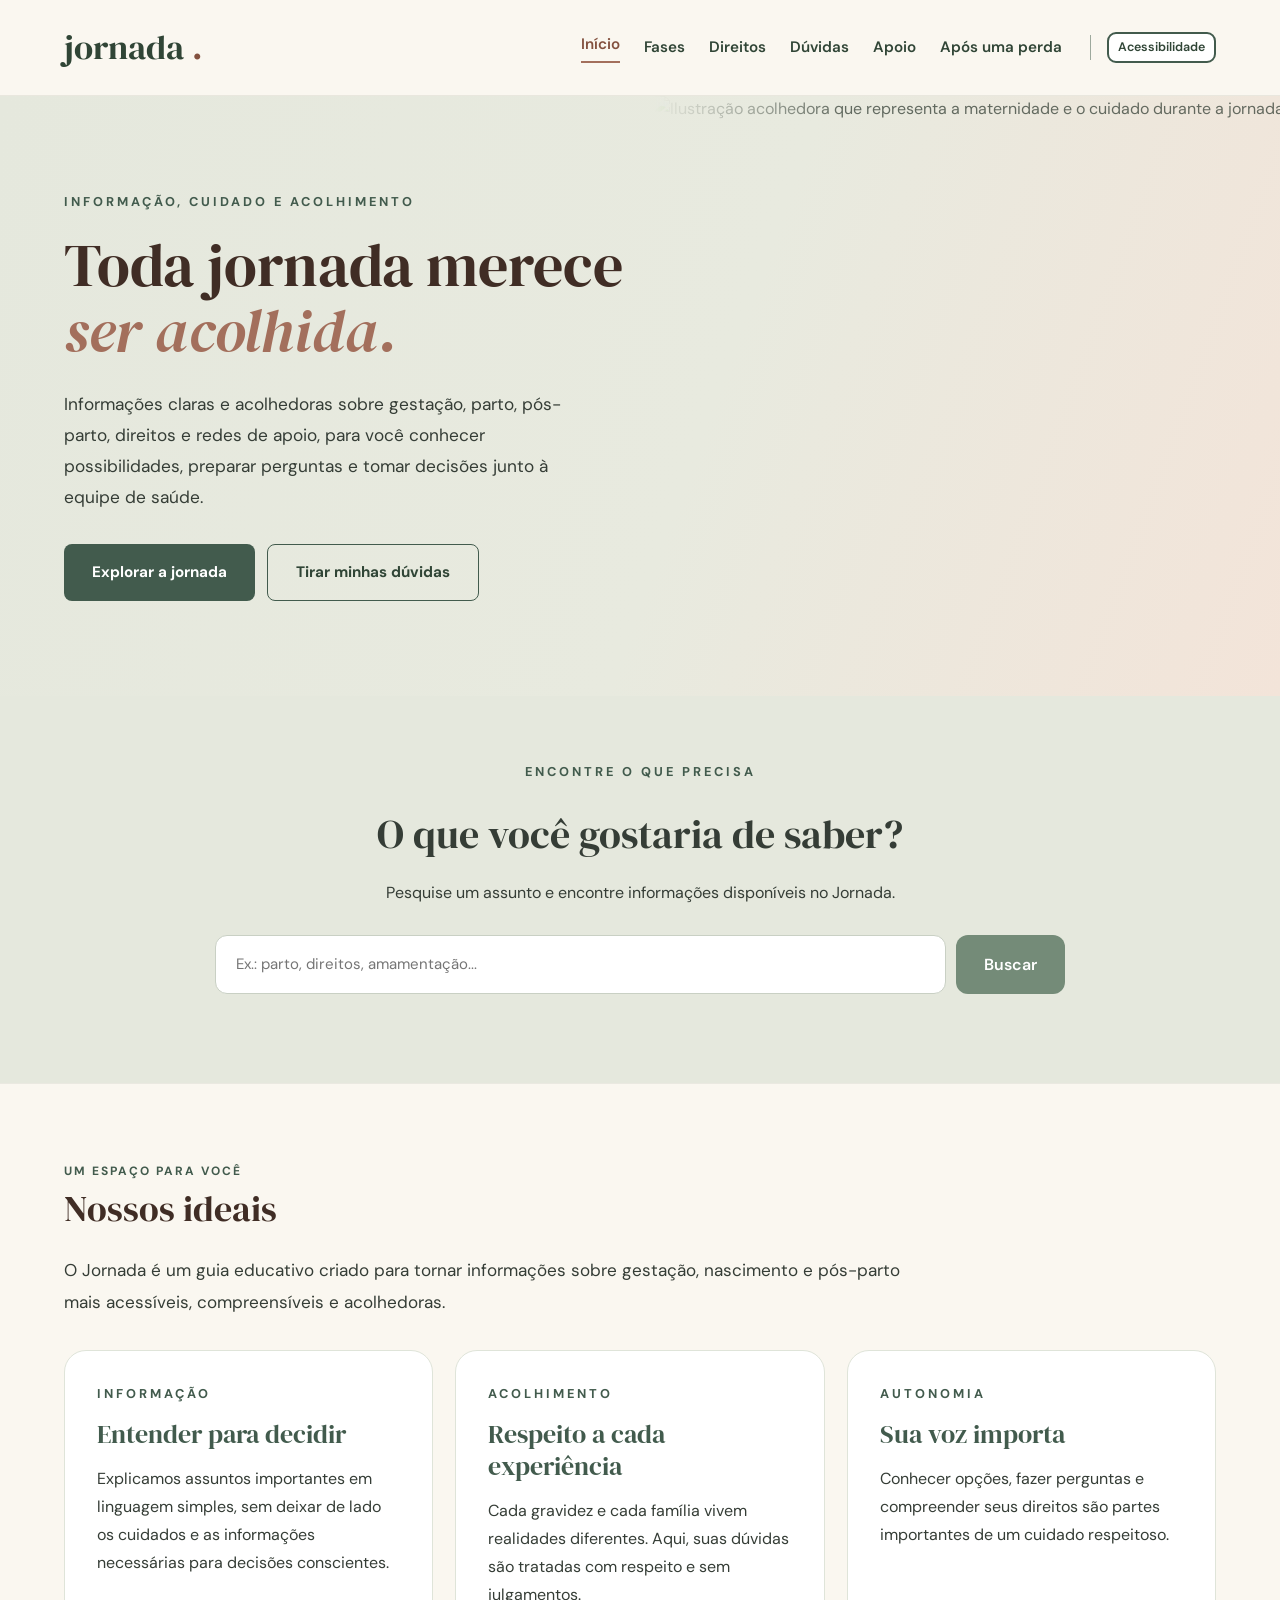
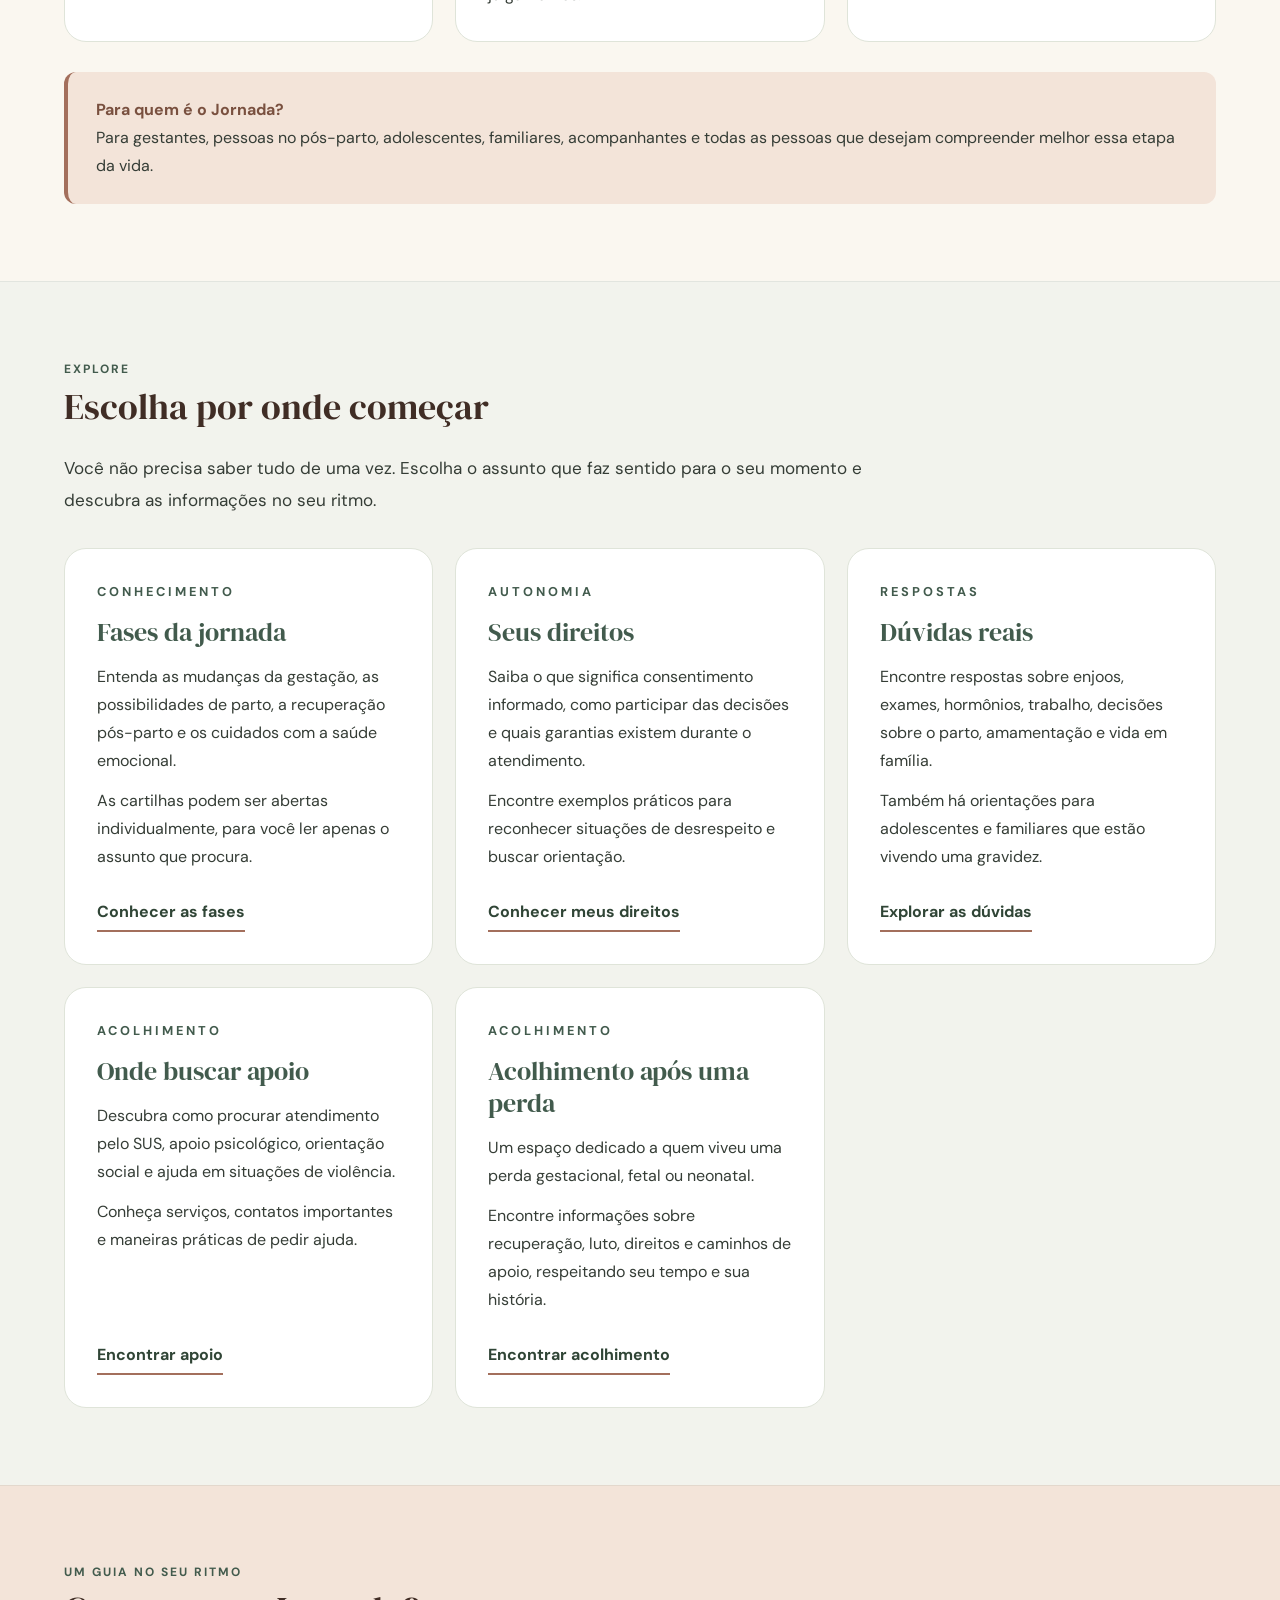
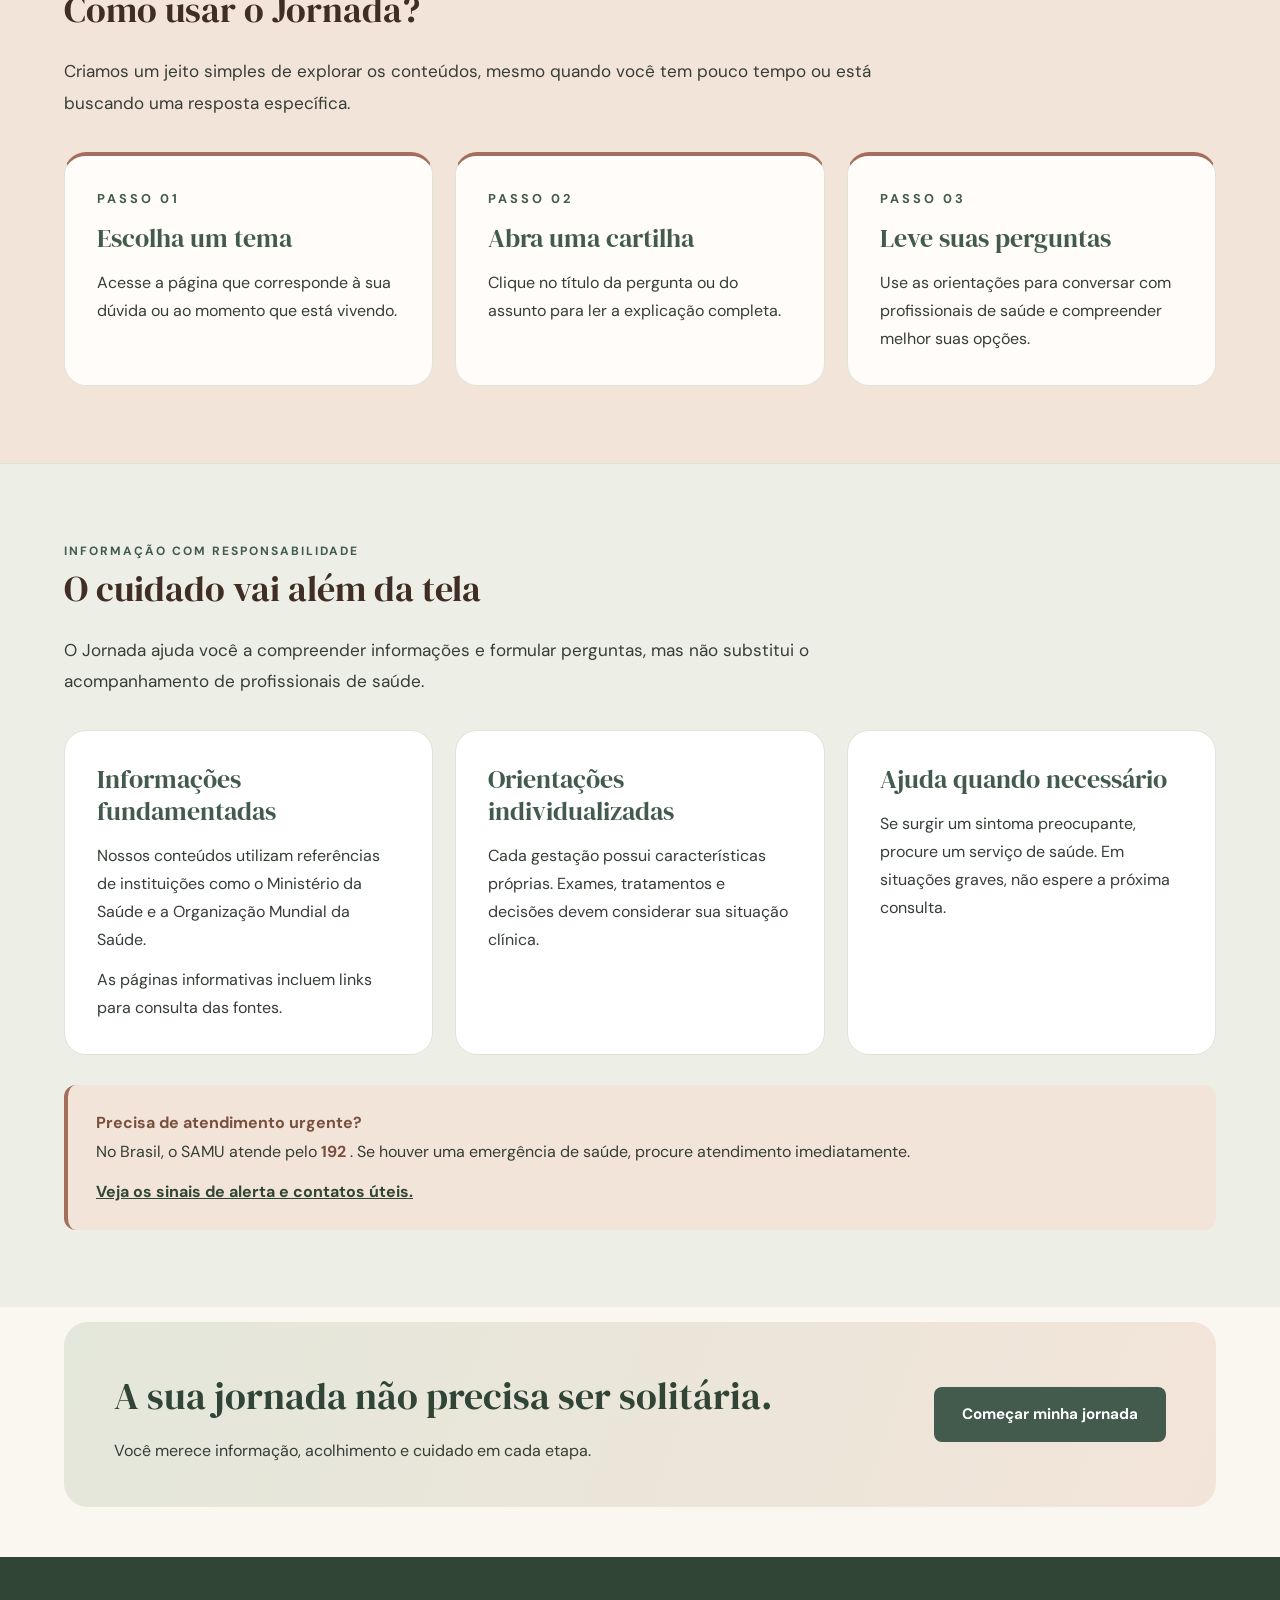
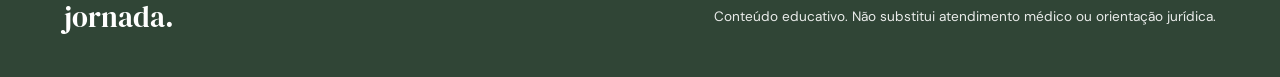
==== index.html @ 6bd65ff6 "Add files via upload" ====
<!DOCTYPE html>
<html lang="pt-BR"> 

 <head>
  <meta charset="utf-8"/>
  <meta content="width=device-width, initial-scale=1.0" name="viewport"/>
  <meta content="Jornada: um espaço acolhedor para entender a gestação, o parto, o pós-parto, conhecer seus direitos e encontrar apoio." name="description"/>
  <title>
   Jornada | Informação e acolhimento
  </title>
    <link href="css/style.css" rel="stylesheet"/>
  <script defer="" src="js/main.js">
  </script>
 </head>

 <body>
  <a class="pular-conteudo" href="#conteudo">
   Pular para o conteúdo
  </a>
  <header class="topo">
   <div class="container cabecalho">
    <a class="logo" href="index.html">
     jornada
     <span>
      .
     </span>
    </a>
    <nav aria-label="Menu principal" class="menu">
     <a aria-current="page" href="index.html">
      Início
     </a>
     <a href="fases.html">
      Fases
     </a>
     <a href="direitos.html">
      Direitos
     </a>
     <a href="duvidas.html">
      Dúvidas
     </a>
     <a href="apoio.html">
      Apoio
     </a>
     <a href="perda.html">
      Após uma perda
     </a>

    </nav>
    <button aria-controls="painel-acessibilidade" aria-expanded="false" class="botao-acessibilidade" type="button">
     Acessibilidade
    </button>
   </div>
  </header>

  <section aria-label="Preferências de acessibilidade" class="painel-acessibilidade" hidden="" id="painel-acessibilidade">
   <div class="container painel-acessibilidade-conteudo">
    <strong>
     Preferências de acessibilidade
    </strong>
    <div class="painel-acessibilidade-opcoes">
     <button data-tamanho="normal" type="button">
      Texto normal
     </button>
     <button data-tamanho="maior" type="button">
      Texto maior
     </button>
     <button data-tamanho="extra" type="button">
      Texto extra
     </button>
     <button aria-pressed="false" id="alternar-contraste" type="button">
      Alto contraste
     </button>
    </div>
   </div>
  </section>

  <main id="conteudo">
   <section class="hero">
    <div class="container hero-conteudo">
     <div class="hero-texto">
      <p class="etiqueta">
       INFORMAÇÃO, CUIDADO E ACOLHIMENTO
      </p>
      <h1>
       Toda jornada merece
       <em>
        ser acolhida.
       </em>
      </h1>
      <p class="hero-descricao">
       Informações claras e acolhedoras sobre gestação, parto,
       pós-parto, direitos e redes de apoio, para você conhecer possibilidades,
       preparar perguntas e tomar decisões junto à equipe de saúde.
      </p>
      <div class="hero-botoes">
       <a class="botao botao-primario" href="fases.html">
        Explorar a jornada
       </a>
       <a class="botao botao-secundario" href="duvidas.html">
        Tirar minhas dúvidas
       </a>
      </div>
     </div>
     <div class="hero-imagem">
      <img alt="Ilustração acolhedora que representa a maternidade e o cuidado durante a jornada." data-descricao="Ilustração em aquarela sobre cuidado e maternidade." src="assets/ilustracao-jornada.png" tabindex="0"/>
     </div>
    </div>
   </section>

   <section aria-labelledby="titulo-busca" class="secao-busca">
    <div class="container busca-conteudo">
     <p class="etiqueta">
      ENCONTRE O QUE PRECISA
     </p>
     <h2 id="titulo-busca">
      O que você gostaria de saber?
     </h2>
     <p>
      Pesquise um assunto e encontre informações disponíveis no Jornada.
     </p>
     <form class="form-busca" id="form-busca" role="search">
      <label class="sr-only" for="campo-busca">
       Pesquisar assuntos
      </label>
      <input autocomplete="off" id="campo-busca" name="busca" placeholder="Ex.: parto, direitos, amamentação..." required="" type="search"/>
      <button type="submit">
       Buscar
      </button>
     </form>
     <div aria-live="polite" class="resultados-busca" id="resultados-busca">
     </div>
    </div>
   </section>

   <section class="secao-interna" id="sobre">
    <div class="container">
     <div class="titulo-secao">
      <div>
       <p class="etiqueta">
        UM ESPAÇO PARA VOCÊ
       </p>
       <h2>
        Nossos ideais
       </h2>
      </div>
     </div>
     <p class="introducao-secao">
      O Jornada é um guia educativo criado para tornar informações sobre
      gestação, nascimento e pós-parto mais acessíveis,
      compreensíveis e acolhedoras.
     </p>
     <div class="grade-interna">
      <article class="card-interno">
       <p class="etiqueta">
        INFORMAÇÃO
       </p>
       <h3>
        Entender para decidir
       </h3>
       <p>
        Explicamos assuntos importantes em linguagem simples, sem deixar de lado os cuidados e as
        informações necessárias para decisões conscientes.
       </p>
      </article>
      <article class="card-interno">
       <p class="etiqueta">
        ACOLHIMENTO
       </p>
       <h3>
        Respeito a cada experiência
       </h3>
       <p>
        Cada gravidez e cada família vivem realidades diferentes. Aqui, suas dúvidas
        são tratadas com respeito e sem julgamentos.
       </p>
      </article>
      <article class="card-interno">
       <p class="etiqueta">
        AUTONOMIA
       </p>
       <h3>
        Sua voz importa
       </h3>
       <p>
        Conhecer opções, fazer perguntas e compreender seus direitos são partes
        importantes de um cuidado respeitoso.
       </p>
      </article>
     </div>
     <div class="nota-interna">
      <strong>
       Para quem é o Jornada?
      </strong>
      <p>
       Para gestantes, pessoas no pós-parto, adolescentes, familiares, acompanhantes e todas
       as pessoas que desejam compreender melhor essa etapa da vida.
      </p>
     </div>
    </div>
   </section>

   <section class="secao-interna secao-fundo" id="explorar">
    <div class="container">
     <div class="titulo-secao">
      <div>
       <p class="etiqueta">
        EXPLORE
       </p>
       <h2>
        Escolha por onde começar
       </h2>
      </div>
     </div>
     <p class="introducao-secao">
      Você não precisa saber tudo de uma vez. Escolha o assunto que faz sentido para o
      seu momento e descubra as informações no seu ritmo.
     </p>
     <div class="grade-interna">
      <article class="card-interno">
       <p class="etiqueta">
        CONHECIMENTO
       </p>
       <h3>
        Fases da jornada
       </h3>
       <p>
        Entenda as mudanças da gestação, as possibilidades de parto, a
        recuperação pós-parto e os cuidados com a saúde emocional.
       </p>
       <p>
        As cartilhas podem ser abertas individualmente, para você ler apenas o assunto que
        procura.
       </p>
       <a class="link-interno" href="fases.html">
        Conhecer as fases
       </a>
      </article>
      <article class="card-interno">
       <p class="etiqueta">
        AUTONOMIA
       </p>
       <h3>
        Seus direitos
       </h3>
       <p>
        Saiba o que significa consentimento informado, como participar das decisões e quais
        garantias existem durante o atendimento.
       </p>
       <p>
        Encontre exemplos práticos para reconhecer situações de desrespeito e
        buscar orientação.
       </p>
       <a class="link-interno" href="direitos.html">
        Conhecer meus direitos
       </a>
      </article>
      <article class="card-interno">
       <p class="etiqueta">
        RESPOSTAS
       </p>
       <h3>
        Dúvidas reais
       </h3>
       <p>
        Encontre respostas sobre enjoos, exames, hormônios, trabalho, decisões sobre o
        parto, amamentação e vida em família.
       </p>
       <p>
        Também há orientações para adolescentes e familiares que
        estão vivendo uma gravidez.
       </p>
       <a class="link-interno" href="duvidas.html">
        Explorar as dúvidas
       </a>
      </article>
      <article class="card-interno">
       <p class="etiqueta">
        ACOLHIMENTO
       </p>
       <h3>
        Onde buscar apoio
       </h3>
       <p>
        Descubra como procurar atendimento pelo SUS, apoio psicológico,
        orientação social e ajuda em situações de violência.
       </p>
       <p>
        Conheça serviços, contatos importantes e maneiras práticas de pedir ajuda.
       </p>
       <a class="link-interno" href="apoio.html">
        Encontrar apoio
       </a>
      </article>
      <article class="card-interno">
       <p class="etiqueta">
        ACOLHIMENTO
       </p>
       <h3>
        Acolhimento após uma perda
       </h3>
       <p>
        Um espaço dedicado a quem viveu uma perda gestacional, fetal ou neonatal.
       </p>
       <p>
        Encontre informações sobre recuperação, luto, direitos e
        caminhos de apoio, respeitando seu tempo e sua história.
       </p>
       <a class="link-interno" href="perda.html">
        Encontrar acolhimento
       </a>
      </article>
     </div>
    </div>
   </section>

   <section class="secao-interna" id="como-usar">
    <div class="container">
     <div class="titulo-secao">

      <div>
       <p class="etiqueta">
        UM GUIA NO SEU RITMO
       </p>
       <h2>
        Como usar o Jornada?
       </h2>
      </div>
     </div>
     <p class="introducao-secao">
      Criamos um jeito simples de explorar
          os conteúdos, mesmo quando você
          tem pouco tempo ou está buscando
          uma resposta específica.
     </p>
     <div class="grade-interna">
      <article class="card-interno">
       <p class="etiqueta">
        PASSO 01
       </p>
       <h3>
        Escolha um tema
       </h3>
       <p>
        Acesse a página que corresponde
              à sua dúvida ou ao momento
              que está vivendo.
       </p>
      </article>
      <article class="card-interno">
       <p class="etiqueta">
        PASSO 02
       </p>
       <h3>
        Abra uma cartilha
       </h3>
       <p>
        Clique no título da pergunta
              ou do assunto para ler
              a explicação completa.
       </p>
      </article>
      <article class="card-interno">
       <p class="etiqueta">
        PASSO 03
       </p>
       <h3>
        Leve suas perguntas
       </h3>
       <p>
        Use as orientações para conversar
              com profissionais de saúde
              e compreender melhor suas opções.
       </p>
      </article>
     </div>
    </div>
   </section>

   <section class="secao-interna secao-fundo" id="cuidados">
    <div class="container">
     <div class="titulo-secao">
      <div>
       <p class="etiqueta">
        INFORMAÇÃO COM RESPONSABILIDADE
       </p>
       <h2>
        O cuidado vai além da tela
       </h2>
      </div>
     </div>
     <p class="introducao-secao">
      O Jornada ajuda você a compreender informações e formular perguntas, mas
      não substitui o acompanhamento de profissionais de saúde.
     </p>
     <div class="grade-interna">
      <article class="card-interno">
       <h3>
        Informações fundamentadas
       </h3>
       <p>
        Nossos conteúdos utilizam referências de instituições como o
        Ministério da Saúde e a Organização Mundial da Saúde.
       </p>
       <p>
        As páginas informativas incluem links para consulta das fontes.
       </p>
      </article>
      <article class="card-interno">
       <h3>
        Orientações individualizadas
       </h3>
       <p>
        Cada gestação possui características próprias. Exames,
        tratamentos e decisões devem considerar sua situação clínica.
       </p>
      </article>
      <article class="card-interno">
       <h3>
        Ajuda quando necessário
       </h3>
       <p>
        Se surgir um sintoma preocupante, procure um serviço de saúde. Em
        situações graves, não espere a próxima consulta.
       </p>
      </article>
     </div>
     <div class="nota-interna">
      <strong>
       Precisa de atendimento urgente?
      </strong>
      <p>
       No Brasil, o SAMU atende pelo
       <strong>
        192
       </strong>
       . Se houver uma emergência de saúde, procure atendimento imediatamente.
      </p>
      <p>
       <a href="apoio.html#urgencias">
        Veja os sinais de alerta e contatos úteis.
       </a>
      </p>
     </div>
    </div>
   </section>

   <section class="faixa-acolhimento">
    <div class="container faixa-conteudo">
     <div>
      <h2>
       A sua jornada não precisa ser solitária.
      </h2>
      <p>
       Você merece informação, acolhimento e cuidado em cada etapa.
      </p>
     </div>
     <a class="botao botao-primario" href="fases.html">
      Começar minha jornada
     </a>
    </div>
   </section>
   
  </main>
  <footer class="rodape">
   <div class="container">
    <p class="rodape-logo">
     jornada.
    </p>
    <p>
     Conteúdo educativo. Não substitui atendimento médico ou
     orientação jurídica.
    </p>
   </div>
  </footer>
  <button aria-label="Voltar ao topo da página" class="voltar-topo" id="voltar-topo" title="Voltar ao topo" type="button">
   <svg aria-hidden="true" fill="none" height="22" stroke="currentColor" stroke-linecap="round" stroke-linejoin="round" stroke-width="2" viewbox="0 0 24 24" width="22">
    <path d="M12 19V5">
    </path>
    <path d="m5 12 7-7 7 7">
    </path>
   </svg>
  </button>
 </body>
</html>
---- css/style.css ----
@import url('https://fonts.googleapis.com/css2?family=DM+Sans:wght@400;500;600;700&family=DM+Serif+Display&display=swap');

:root {
  --creme: #FAF7F0;
  --verde: #425B4D;
  --verde-escuro: #304536;
  --verde-claro: #E5E8DD;
  --argila: #A36F5C;
  --argila-clara: #F3E4D9;
  --texto: #353D36;
  --branco: #FFFFFF;
}

* {
  margin: 0;
  padding: 0;
  box-sizing: border-box;
}

html {
  scroll-behavior: smooth;
}

body {
  font-family: 'DM Sans', Arial, sans-serif;
  background: var(--creme);
  color: var(--texto);
  line-height: 1.6;
}

a {
  color: inherit;
}

button,

a,

summary {
  -webkit-tap-highlight-color: transparent;
}

a:focus-visible,

button:focus-visible,

summary:focus-visible {
  outline: 3px solid var(--argila);
  outline-offset: 4px;
}

.container {
  width: 90%;
  max-width: 1320px;
  margin: 0 auto;
}

.pular-conteudo {
  position: absolute;
  top: -100px;
  left: 15px;
  z-index: 1000;
  padding: 12px 18px;
  background: var(--verde-escuro);
  color: var(--branco);
  border-radius: 8px;
}

.pular-conteudo:focus {
  top: 15px;
}

/*Cabeçalho*/
.topo {
  background: var(--creme);
  border-bottom: 1px solid #E9E7DE;
}

.cabecalho {
  display: flex;
  align-items: center;
  justify-content: space-between;
  gap: 30px;
  min-height: 95px;
}

.logo {
  font-family: 'DM Serif Display', Georgia, serif;
  font-size: 2.2rem;
  color: var(--verde-escuro);
  text-decoration: none;
  white-space: nowrap;
}

.logo span {
  color: var(--argila);
}

.menu {
  display: flex;
  align-items: center;
  flex-wrap: wrap;
  gap: 35px;
}

.menu a {
  font-size: 0.95rem;
  font-weight: 600;
  color: var(--verde-escuro);
  text-decoration: none;
  transition: color 0.2s;
}

.menu a:hover,

.menu a[aria-current="page"] {
  color: var(--argila);
}

.menu a[aria-current="page"] {
  border-bottom: 2px solid var(--argila);
  padding-bottom: 4px;
}

/*Elementos compartilhados*/
.etiqueta {
  color: var(--verde);
  font-size: 0.8rem;
  font-weight: 700;
  letter-spacing: 3px;
  text-transform: uppercase;
  margin-bottom: 18px;
}

.botao {
  display: inline-flex;
  align-items: center;
  justify-content: center;
  padding: 15px 28px;
  border-radius: 8px;
  font-size: 0.95rem;
  font-weight: 700;
  text-decoration: none;
  transition: background 0.2s, transform 0.2s;
}

.botao:hover {
  transform: translateY(-2px);
}

.botao-primario {
  background: var(--verde);
  color: var(--branco);
}

.botao-primario:hover {
  background: var(--verde-escuro);
}

/*Utilitários e botões compartilhados*/
.sr-only {
  position: absolute;
  width: 1px;
  height: 1px;
  padding: 0;
  margin: -1px;
  overflow: hidden;
  clip: rect(0, 0, 0, 0);
  white-space: nowrap;
  border: 0;
}

.botao-secundario {
  border: 1px solid var(--verde);
  background: transparent;
  color: var(--verde-escuro);
}

.botao-secundario:hover {
  background: rgba(255, 255, 255, 0.55);
}

.hero-botoes {
  display: flex;
  flex-wrap: wrap;
  gap: 12px;
  margin-top: 30px;
}

/*Página inicial:apresentação*/
.hero {
  background: linear-gradient(
    110deg,
    #E5E8DD 0%,
    #E8EADF 55%,
    #F3E4D9 100%
  );
  overflow: hidden;
}

.hero-conteudo {
  display: grid;
  grid-template-columns: 1fr 1fr;
  align-items: center;
  min-height: 520px;
  gap: 0;
}

.hero-texto {
  position: relative;
  z-index: 2;
  padding: 65px 0;
}

.hero-texto h1 {
  max-width: 680px;
  margin-bottom: 25px;
  font-family: 'DM Serif Display', Georgia, serif;
  font-size: clamp(3.1rem, 5vw, 5rem);
  font-weight: 400;
  line-height: 1.1;
  color: #402D25;
}

.hero-texto h1 em {
  color: var(--argila);
  font-weight: 400;
}

.hero-descricao {
  max-width: 540px;
  margin-bottom: 30px;
  font-size: 1.08rem;
  line-height: 1.8;
}

.hero-imagem {
  position: relative;
  align-self: stretch;
  min-height: 590px;
  margin-right: calc((1120px - 100vw) / 2);
}

.hero-imagem img {
  position: absolute;
  top: 0;
  right: 0;
  width: auto;
  height: 100%;
  max-width: none;
  max-height: none;
  object-fit: contain;
  transform: none;
  -webkit-mask-image: linear-gradient(
    to right,
    transparent 0%,
    black 30%,
    black 100%
  );
  mask-image: linear-gradient(
    to right,
    transparent 0%,
    black 30%,
    black 100%
  );
}

@media (max-width: 1320px) {
  .hero-imagem {
    margin-right: -5.56vw;
  }
}

/*Página inicial: caminhos*/
.secao-caminhos {
  padding: 80px 0;
}

.grade-inicial {
  display: grid;
  grid-template-columns: repeat(4, minmax(0, 1fr));
  gap: 22px;
}

.card-inicial {
  display: flex;
  flex-direction: column;
  min-height: 260px;
  padding: 30px;
  border-radius: 22px;
  text-decoration: none;
  transition: transform 0.2s, box-shadow 0.2s;
}

.card-inicial:hover {
  transform: translateY(-5px);
  box-shadow: 0 12px 25px rgba(48, 69, 54, 0.1);
}

.card-verde {
  background: var(--verde-claro);
}

.card-argila {
  background: var(--argila-clara);
}

.card-icone {
  display: inline-flex;
  align-items: center;
  justify-content: center;
  width: 48px;
  height: 48px;
  margin-bottom: 30px;
  border-radius: 14px;
  background: rgba(255, 255, 255, 0.55);
  color: var(--verde-escuro);
  font-size: 1.5rem;
}

.card-conteudo h2,

.card-conteudo h3 {
  margin-bottom: 12px;
  font-family: 'DM Serif Display', Georgia, serif;
  font-size: 1.65rem;
  font-weight: 400;
  color: var(--verde-escuro);
}

.card-conteudo p {
  font-size: 0.95rem;
  line-height: 1.7;
}

/*Apresentação das páginas internas*/
.pagina-apresentacao {
  padding: 80px 0;
  background: linear-gradient(
    115deg,
    var(--verde-claro),
    #F5EAE0
  );
}

.pagina-apresentacao h1 {
  max-width: 900px;
  margin-bottom: 24px;
  font-family: 'DM Serif Display', Georgia, serif;
  font-size: clamp(2.8rem, 5vw, 4.6rem);
  font-weight: 400;
  line-height: 1.15;
  color: #402D25;
}

.pagina-apresentacao h1 em {
  color: var(--argila);
  font-weight: 400;
}

.pagina-apresentacao p:last-child {
  max-width: 750px;
  font-size: 1.08rem;
  line-height: 1.8;
}

/*Seções das páginas internas*/
.secao-interna {
  padding: 70px 0;
  scroll-margin-top: 25px;
}

.secao-fundo {
  background: #F0F1E8;
}

.titulo-secao {
  display: flex;
  align-items: center;
  gap: 22px;
  margin-bottom: 25px;
}

.numero-secao {
  display: flex;
  align-items: center;
  justify-content: center;
  flex-shrink: 0;
  width: 68px;
  height: 68px;
  border-radius: 50%;
  background: var(--verde-claro);
  color: var(--verde);
  font-family: 'DM Serif Display', Georgia, serif;
  font-size: 1.8rem;
}

.titulo-secao .etiqueta {
  margin-bottom: 5px;
  font-size: 0.75rem;
  letter-spacing: 2px;
}

.titulo-secao h2 {
  font-family: 'DM Serif Display', Georgia, serif;
  font-size: clamp(2rem, 3.5vw, 3rem);
  font-weight: 400;
  line-height: 1.2;
  color: #402D25;
}

.introducao-secao {
  max-width: 850px;
  margin-bottom: 32px;
  font-size: 1.07rem;
  line-height: 1.85;
}

.grade-interna {
  display: grid;
  grid-template-columns: repeat(3, 1fr);
  gap: 22px;
}

.card-interno {
  padding: 32px;
  border: 1px solid #DFE4D9;
  border-radius: 22px;
  background: var(--branco);
}

.card-interno h3 {
  margin-bottom: 15px;
  font-family: 'DM Serif Display', Georgia, serif;
  font-size: 1.6rem;
  font-weight: 400;
  line-height: 1.25;
  color: var(--verde);
}

.card-interno p {
  margin-bottom: 12px;
  line-height: 1.75;
}

.card-interno p:last-child {
  margin-bottom: 0;
}

.card-interno strong {
  color: var(--verde-escuro);
}

.nota-interna {
  margin-top: 30px;
  padding: 24px 28px;
  border-left: 4px solid var(--argila);
  border-radius: 12px;
  background: var(--argila-clara);
  line-height: 1.8;
}

.nota-interna strong {
  color: #79503F;
}

.nota-interna a {
  color: var(--verde-escuro);
  font-weight: 700;
}

.link-interno {
  display: inline-flex;
  align-items: center;
  gap: 12px;
  width: fit-content;
  margin-top: 25px;
  padding-bottom: 5px;
  border-bottom: 2px solid var(--argila);
  color: var(--verde-escuro);
  font-weight: 700;
  text-decoration: none;
}

.link-interno:hover {
  color: var(--argila);
}

.card-interno .link-interno {
  margin-top: 12px;
}

/*Navegação da página Fases*/
.navegacao-fases {
  display: flex;
  flex-wrap: wrap;
  gap: 14px;
}

.navegacao-fases a {
  padding: 12px 22px;
  border: 1px solid #C7D0C4;
  border-radius: 30px;
  background: var(--branco);
  color: var(--verde-escuro);
  font-weight: 600;
  text-decoration: none;
  transition: background 0.2s, color 0.2s;
}

.navegacao-fases a:hover {
  background: var(--verde);
  color: var(--branco);
}

/*Perguntas frequentes*/
.lista-duvidas {
  display: grid;
  gap: 16px;
  max-width: 1000px;
}

.duvida {
  border: 1px solid #DFE4D9;
  border-radius: 18px;
  background: var(--branco);
  overflow: hidden;
}

.duvida summary {
  position: relative;
  padding: 24px 65px 24px 28px;
  color: var(--verde-escuro);
  font-size: 1.05rem;
  font-weight: 700;
  cursor: pointer;
  list-style: none;
}

.duvida summary::-webkit-details-marker {
  display: none;
}

.duvida summary::after {
  content: "+";
  position: absolute;
  top: 50%;
  right: 28px;
  transform: translateY(-50%);
  color: var(--argila);
  font-size: 1.7rem;
  font-weight: 400;
}

.duvida[open] summary::after {
  content: "−";
}

.duvida[open] summary {
  border-bottom: 1px solid #E9E7DE;
}

.duvida-resposta {
  padding: 22px 28px 28px;
  line-height: 1.8;
}

.duvida-resposta p + p {
  margin-top: 15px;
}

.duvida-resposta a {
  color: var(--verde-escuro);
  font-weight: 700;
}

/*Faixa de acolhimento*/
.faixa-acolhimento {
  padding: 15px 0 50px;
}

.faixa-conteudo {
  display: flex;
  align-items: center;
  justify-content: space-between;
  gap: 30px;
  padding: 42px 50px;
  border-radius: 24px;
  background: linear-gradient(
    110deg,
    #E3E7DA,
    #F3E4D9
  );
}

.faixa-conteudo h2 {
  margin-bottom: 10px;
  font-family: 'DM Serif Display', Georgia, serif;
  font-size: clamp(1.7rem, 3vw, 2.5rem);
  font-weight: 400;
  color: var(--verde-escuro);
}

.faixa-conteudo p {
  max-width: 650px;
  line-height: 1.75;
}

.faixa-conteudo .botao {
  flex-shrink: 0;
}

/*Rodapé*/
.rodape {
  padding: 35px 0;
  background: var(--verde-escuro);
  color: var(--branco);
}

.rodape .container {
  display: flex;
  align-items: center;
  justify-content: space-between;
  gap: 30px;
}

.rodape-logo {
  font-family: 'DM Serif Display', Georgia, serif;
  font-size: 1.8rem;
}

.rodape p:last-child {
  font-size: 0.85rem;
  opacity: 0.9;
}

/*Responsividade*/
@media (max-width: 1050px) {
  .hero-conteudo {
    grid-template-columns: 1fr 1fr;
  }
  .hero-texto h1 {
    font-size: clamp(2.8rem, 5vw, 4rem);
  }
  .grade-inicial {
    grid-template-columns: repeat(2, minmax(0, 1fr));
  }
  .grade-interna {
    grid-template-columns: repeat(2, minmax(0, 1fr));
  }
  .menu {
    gap: 20px;
  }
}

@media (max-width: 700px) {
  .cabecalho {
    flex-direction: column;
    justify-content: center;
    gap: 12px;
    padding: 20px 0;
  }
  .menu {
    justify-content: center;
    gap: 14px 20px;
  }
  .menu a {
    font-size: 0.9rem;
  }
  .hero-conteudo {
    grid-template-columns: 1fr;
    gap: 0;
  }
  .hero-texto {
    padding: 55px 0 25px;
  }
  .hero-texto h1 {
    font-size: clamp(2.8rem, 9vw, 4rem);
  }
  .hero-imagem {
    height: 340px;
  }
  .hero-imagem img {
    max-width: 420px;
  }
  .secao-caminhos {
    padding: 55px 0;
  }
  .grade-inicial,
  .grade-interna {
    grid-template-columns: 1fr;
  }
  .card-inicial {
    min-height: 220px;
  }
  .pagina-apresentacao {
    padding: 55px 0;
  }
  .secao-interna {
    padding: 50px 0;
  }
  .titulo-secao {
    align-items: flex-start;
    gap: 15px;
  }
  .numero-secao {
    width: 52px;
    height: 52px;
    font-size: 1.35rem;
  }
  .card-interno {
    padding: 25px;
  }
  .navegacao-fases {
    gap: 10px;
  }
  .navegacao-fases a {
    padding: 10px 15px;
    font-size: 0.9rem;
  }
  .duvida summary {
    padding: 20px 55px 20px 20px;
  }
  .duvida summary::after {
    right: 20px;
  }
  .duvida-resposta {
    padding: 20px;
  }
  .nota-interna {
    padding: 20px;
  }
  .faixa-conteudo {
    flex-direction: column;
    align-items: flex-start;
    padding: 32px 25px;
  }
  .rodape .container {
    flex-direction: column;
    align-items: flex-start;
    gap: 10px;
  }
}

@media (prefers-reduced-motion: reduce) {
  html {
    scroll-behavior: auto;
  }
  .botao,
  .card-inicial,
  .menu a,
  .navegacao-fases a {
    transition: none;
  }
}

/*Cartilhas interativas do Jornada*/
.cartilhas-grade {
  display: grid;
  grid-template-columns: repeat(2, minmax(0, 1fr));
  gap: 20px;
  margin: 28px 0;
  align-items: start;
}

.cartilha {
  background: #fffdf9;
  border: 1px solid #dce2d7;
  border-radius: 18px;
  overflow: hidden;
  box-shadow: 0 4px 18px rgba(54, 69, 52, 0.04);
}

.cartilha[open] {
  border-color: #aabca7;
}

.cartilha-titulo {
  display: flex;
  align-items: center;
  justify-content: space-between;
  gap: 16px;
  padding: 24px;
  cursor: pointer;
  list-style: none;
}

.cartilha-titulo::-webkit-details-marker {
  display: none;
}

.cartilha-titulo strong {
  display: block;
  color: #3f5744;
  font-size: 1.1rem;
  line-height: 1.4;
  margin-bottom: 7px;
}

.cartilha-titulo small {
  display: block;
  color: #6c786d;
  font-size: 0.9rem;
  line-height: 1.6;
}

.cartilha-icone {
  display: grid;
  place-items: center;
  flex-shrink: 0;
  width: 34px;
  height: 34px;
  border-radius: 50%;
  background: #e8ede5;
  color: #536c55;
  font-size: 1.5rem;
  transition: transform 0.2s ease;
}

.cartilha[open] .cartilha-icone {
  transform: rotate(45deg);
}

.cartilha-conteudo {
  border-top: 1px solid #edf0e9;
  padding: 8px 24px 26px;
  line-height: 1.8;
  color: #49544a;
}

.cartilha-conteudo h3,
.cartilha-conteudo h4 {
  margin: 22px 0 8px;
  color: #4e6952;
  font-size: 1rem;
}

.cartilha-conteudo p,

.cartilha-conteudo ul {
  margin: 0 0 14px;
}

.cartilha-conteudo ul {
  padding-left: 22px;
}

.cartilha-conteudo li {
  margin-bottom: 8px;
}

.cartilha-conteudo a,

.fontes-jornada a {
  color: #506c55;
  text-decoration: underline;
  text-underline-offset: 3px;
}

.cartilha-alerta {
  background: #f8ece6;
  border-left: 4px solid #c9917b;
  padding: 14px 16px;
  border-radius: 8px;
  margin: 18px 0;
}

.cartilha-perguntas {
  background: #edf1e9;
  padding: 16px;
  border-radius: 12px;
  margin: 18px 0;
}

.cartilha-fonte {
  margin-top: 22px;
  padding-top: 14px;
  border-top: 1px solid #e4e9df;
  font-size: 0.85rem;
  color: #68746a;
}

.fontes-jornada {
  background: #f4f5ee;
  border-radius: 20px;
  padding: 28px;
  margin-top: 30px;
}

.fontes-jornada li {
  margin-bottom: 12px;
}

.cartilha-titulo:focus-visible {
  outline: 3px solid #6b8a6c;
  outline-offset: -4px;
}

@media (max-width: 760px) {
  .cartilhas-grade {
    grid-template-columns: 1fr;
  }
  .cartilha-titulo {
    padding: 20px;
  }
  .cartilha-conteudo {
    padding: 8px 20px 22px;
  }
}

/*Botão voltar ao topo*/
.voltar-topo {
  position: fixed;
  right: 24px;
  bottom: 24px;
  width: 48px;
  height: 48px;
  border: none;
  border-radius: 50%;
  background: #748B78;
  color: #FFFFFF;
  display: flex;
  align-items: center;
  justify-content: center;
  cursor: pointer;
  z-index: 1000;
  box-shadow: 0 4px 14px rgba(0, 0, 0, 0.14);
  opacity: 0;
  visibility: hidden;
  transform: translateY(12px);
  transition:
    opacity 0.25s ease,
    visibility 0.25s ease,
    transform 0.25s ease,
    background 0.25s ease;
}

.voltar-topo.visivel {
  opacity: 1;
  visibility: visible;
  transform: translateY(0);
}

.voltar-topo:hover {
  background: #536D59;
}

.voltar-topo:focus-visible {
  outline: 3px solid #D89A80;
  outline-offset: 4px;
}

@media (max-width: 768px) {
  .voltar-topo {
    right: 16px;
    bottom: 16px;
    width: 44px;
    height: 44px;
  }
}

@media (prefers-reduced-motion: reduce) {
  .voltar-topo {
    transition: none;
  }
}

/*Pesquisa do Jornada*/
.secao-busca {
  padding: 65px 0;
  background: #F8F6F1;
}

.busca-conteudo {
  max-width: 850px;
  text-align: center;
}

.busca-conteudo h2 {
  font-family: "DM Serif Display", serif;
  font-size: clamp(28px, 4vw, 40px);
  font-weight: 400;
  margin: 12px 0;
}

.busca-conteudo > p:not(.etiqueta) {
  margin-bottom: 28px;
}

.form-busca {
  display: flex;
  gap: 10px;
  width: 100%;
}

.form-busca input {
  flex: 1;
  min-width: 0;
  padding: 16px 20px;
  border: 1px solid #C9D0C4;
  border-radius: 12px;
  background: #FFFFFF;
  font: inherit;
  font-size: 15px;
}

.form-busca input:focus-visible {
  outline: 3px solid #748B78;
  outline-offset: 2px;
}

.form-busca button {
  padding: 15px 28px;
  border: none;
  border-radius: 12px;
  background: #748B78;
  color: #FFFFFF;
  font: inherit;
  font-weight: 600;
  cursor: pointer;
}

.form-busca button:hover {
  background: #536D59;
}

.resultados-busca {
  margin-top: 24px;
  text-align: left;
}

.resultados-busca:empty {
  display: none;
}

.resultado-item {
  display: block;
  padding: 16px 20px;
  margin-bottom: 10px;
  border: 1px solid #E1E4DC;
  border-radius: 12px;
  background: #FFFFFF;
  color: inherit;
  text-decoration: none;
}

.resultado-item:hover {
  border-color: #748B78;
}

.resultado-item strong {
  display: block;
  margin-bottom: 5px;
}

.resultado-item span {
  font-size: 13px;
  color: #536D59;
}

@media (max-width: 600px) {
  .secao-busca {
    padding: 45px 0;
  }
  .form-busca {
    flex-direction: column;
  }
  .form-busca button {
    width: 100%;
  }
}

/*Ajustes integrados de consistência*/
.pagina-apresentacao p:not(.etiqueta) {
  max-width: 750px;
  margin-bottom: 14px;
  font-size: 1.08rem;
  line-height: 1.8;
}

.card-interno {
  display: flex;
  flex-direction: column;
  min-width: 0;
}

.card-interno .link-interno {
  margin-top: auto;
  align-self: flex-start;
  padding-top: 16px;
}

.navegacao-fases {
  margin-bottom: 20px;
}

.cartilha, .duvida {
  min-width: 0;
}

.cartilha-conteudo, .duvida-resposta {
  overflow-wrap: anywhere;
}

.cartilha-conteudo p + p,
.nota-interna p + p {
  margin-top: 12px;
}

.fontes-jornada ul {
  padding-left: 22px;
}

.rodape nav {
  display: flex;
  flex-wrap: wrap;
  gap: 12px 18px;
}

.rodape nav a {
  font-size: 0.9rem;
  text-decoration: none;
}

.rodape nav a:hover {
  text-decoration: underline;
}

@media (max-width: 768px) {
  .topo .container {
    flex-direction: column;
    justify-content: center;
    gap: 16px;
    padding-top: 16px;
    padding-bottom: 16px;
  }
  .topo .menu {
    width: 100%;
    justify-content: center;
    gap: 10px 18px;
  }
  .topo .menu a {
    font-size: 0.85rem;
  }
  .cartilhas-grade {
    grid-template-columns: 1fr;
  }
  .navegacao-fases {
    gap: 8px;
  }
  .navegacao-fases a {
    font-size: 0.85rem;
    line-height: 1.4;
  }
}

@media (max-width: 380px) {
  .topo .menu {
    gap: 8px 12px;
  }
  .topo .menu a {
    font-size: 0.78rem;
  }
}

/*Estilos da página Fases*/
.pagina-fases .pagina-apresentacao {
  position: relative; isolation:isolate; overflow:hidden;
  display:flex; align-items:center; min-height:590px;
  padding:65px 0;
  background:linear-gradient(110deg,#E5E8DD 0%,#E8EADF 55%,#F3E4D9 100%);
}

.pagina-fases .pagina-apresentacao > .container {position:relative;z-index:2;}
.pagina-fases .pagina-apresentacao .etiqueta {color:var(--verde);}
.pagina-fases .pagina-apresentacao h1 {
  max-width:620px; margin-bottom:25px;
  font-family:'DM Serif Display',Georgia,serif; font-weight:400;
  line-height:1.1; color:#402D25;
}

.pagina-fases .pagina-apresentacao h1 em {color:var(--argila);font-weight:400;}
.pagina-fases .pagina-apresentacao p:not(.etiqueta) {
  max-width:550px; margin-bottom:30px; font-size:1.08rem;line-height:1.8;
}

.pagina-fases .ornamento-botanico {
  position:absolute;top:0;right:0;height:100%;width:auto;
  max-width:none;object-fit:contain;object-position:right center;
  pointer-events:none;z-index:1;
  -webkit-mask-image:linear-gradient(to right,transparent 0%,black 30%);
  mask-image:linear-gradient(to right,transparent 0%,black 30%);
}

.pagina-fases .navegacao-fases {display:flex;flex-wrap:wrap;gap:12px;margin:0;}
.pagina-fases .navegacao-fases a {
  display:inline-flex;align-items:center;justify-content:center;
  padding:12px 20px;border:1px solid #C7D0C4;border-radius:30px;
  background:#fffdf9;color:var(--verde-escuro);
  font:600 .95rem/1.4 'DM Sans',Arial,sans-serif;text-decoration:none;
  transition:background .2s,color .2s;
}

.pagina-fases .navegacao-fases a:hover {background:var(--verde);color:#fff;}
.pagina-fases .secao-interna {padding:70px 0;scroll-margin-top:25px;}
.pagina-fases .titulo-secao {display:flex;align-items:center;gap:22px;margin-bottom:18px;}
.pagina-fases .numero-secao {
  display:flex;align-items:center;justify-content:center;flex-shrink:0;
  width:68px;height:68px;border-radius:50%;background:var(--verde-claro);
  color:var(--verde);font:400 1.8rem/1 'DM Serif Display',Georgia,serif;
}

.pagina-fases .titulo-secao .etiqueta {margin-bottom:5px;font-size:.75rem;letter-spacing:2px;}
.pagina-fases .titulo-secao h2 {
  font:400 clamp(2rem,3.5vw,3rem)/1.2 'DM Serif Display',Georgia,serif;
  color:#402D25;
}

.pagina-fases .introducao-secao {max-width:850px;margin:0 0 32px;font-size:1.07rem;line-height:1.85;}
.pagina-fases .cartilhas-grade {display:grid;grid-template-columns:1fr;gap:15px;margin:28px 0;}
.pagina-fases .cartilha {min-width:0;background:#fffdf9;border:1px solid #dce2d7;border-radius:18px;overflow:hidden;}
.pagina-fases .cartilha[open] {border-color:#aabca7;}
.pagina-fases .cartilha-titulo {display:flex;align-items:center;justify-content:space-between;gap:18px;padding:21px 25px;cursor:pointer;list-style:none;}
.pagina-fases .cartilha-titulo::-webkit-details-marker {display:none;}
.pagina-fases .cartilha-titulo > span:first-child {display:flex;align-items:center;gap:17px;min-width:0;flex-wrap:wrap;}
.pagina-fases .cartilha-numero {flex:0 0 43px;width:43px;height:43px;display:grid;place-items:center;border-radius:13px;background:var(--argila-clara);color:#86533f;font:400 1.25rem/1 'DM Serif Display',Georgia,serif;}
.pagina-fases .cartilha-titulo strong {display:block;font:400 1.4rem/1.35 'DM Serif Display',Georgia,serif;color:var(--verde-escuro);margin:0;}
.pagina-fases .cartilha-titulo small {display:block;width:100%;font-size:.9rem;line-height:1.6;color:#6c786d;}

.pagina-fases .cartilha-icone {
  position:relative; display:grid; place-items:center; flex:0 0 34px;
  width:34px; height:34px; padding:0; border-radius:50%;
  background:#e8ede5; color:#536c55;
  font-size:0; line-height:0;
  transition:transform .2s;
}

.pagina-fases .cartilha-icone::before,
.pagina-fases .cartilha-icone::after {
  content:""; position:absolute; top:50%; left:50%;
  background:currentColor; border-radius:2px;
  transform:translate(-50%,-50%);
}

.pagina-fases .cartilha-icone::before {width:14px;height:2px;}
.pagina-fases .cartilha-icone::after {width:2px;height:14px;}
.pagina-fases .cartilha[open] .cartilha-icone {transform:rotate(45deg);}
.pagina-fases .cartilha-conteudo {border-top:1px solid #edf0e9;padding:8px 27px 27px;line-height:1.8;color:#49544a;overflow-wrap:anywhere;}
.pagina-fases .cartilha-conteudo h3,
.cartilha-conteudo h4 {margin:22px 0 8px;color:#4e6952;font-size:1rem;}
.pagina-fases .cartilha-conteudo p,.pagina-fases .cartilha-conteudo ul {margin:0 0 14px;}
.pagina-fases .cartilha-conteudo ul {padding-left:22px;}
.pagina-fases .cartilha-conteudo li {margin-bottom:8px;}
.pagina-fases .cartilha-conteudo a,.pagina-fases .fontes-jornada a {color:#506c55;text-decoration:underline;text-underline-offset:3px;}
.pagina-fases .cartilha-alerta {background:#f8ece6;border-left:4px solid #c9917b;padding:14px 16px;border-radius:8px;margin:18px 0;}
.pagina-fases .cartilha-perguntas {background:#edf1e9;padding:16px;border-radius:12px;margin:18px 0;}
.pagina-fases .cartilha-fonte {margin-top:22px;padding-top:14px;border-top:1px solid #e4e9df;font-size:.85rem;color:#68746a;}
.pagina-fases .secao-fontes {padding:65px 0 75px;background:#ecefe8;border-top:1px solid #d6dfd1;}
.pagina-fases .fontes-cabecalho h2 {font:400 clamp(2rem,3.5vw,3rem)/1.2 'DM Serif Display',Georgia,serif;color:var(--verde-escuro);}
.pagina-fases .fontes-jornada {max-width:900px;margin-top:25px;padding:28px;background:#fffdf9;border:1px solid #d6dfd1;border-radius:18px;line-height:1.8;}
.pagina-fases .fontes-jornada ul {padding-left:22px;margin:14px 0;}
.pagina-fases .fontes-jornada li {margin-bottom:12px;}
.pagina-fases .fontes-jornada p + p {margin-top:12px;}
.pagina-fases .sr-only-fases {position:absolute;width:1px;height:1px;padding:0;margin:-1px;overflow:hidden;clip:rect(0,0,0,0);white-space:nowrap;border:0;}

@media(max-width:1050px){
 .pagina-fases .ornamento-botanico{opacity:.3;right:-110px;}
 .pagina-fases .pagina-apresentacao h1,.pagina-fases .pagina-apresentacao p:not(.etiqueta){max-width:65%;}
}

@media(max-width:700px){
 .pagina-fases .pagina-apresentacao{min-height:0;padding:55px 0;}
 .pagina-fases .ornamento-botanico{opacity:.13;right:-45%;height:100%;}
 .pagina-fases .pagina-apresentacao h1{max-width:100%;}
 .pagina-fases .pagina-apresentacao p:not(.etiqueta){max-width:100%;}
 .pagina-fases .navegacao-fases{gap:10px;}
 .pagina-fases .navegacao-fases a{padding:10px 15px;font-size:.9rem;}
 .pagina-fases .secao-interna{padding:50px 0;}
 .pagina-fases .titulo-secao{align-items:flex-start;gap:15px;}
 .pagina-fases .numero-secao{width:52px;height:52px;font-size:1.35rem;}
 .pagina-fases .cartilha-titulo{padding:18px;}
 .pagina-fases .cartilha-titulo strong{font-size:1.18rem;}
 .pagina-fases .cartilha-conteudo{padding:8px 20px 22px;}
 .pagina-fases .fontes-jornada{padding:20px;}
}

@media(prefers-reduced-motion:reduce){.pagina-fases .cartilha-icone,.pagina-fases .navegacao-fases a{transition:none;}}

/*Orientação antes das cartilhas*/
.pagina-fases .orientacao-cartilhas { padding: 32px 0 0; }
.pagina-fases .orientacao-cartilhas .nota-interna { max-width: 900px; }
.pagina-fases .orientacao-cartilhas h2 { margin: 0 0 10px; font-size: 1.35rem; }
.pagina-fases .orientacao-cartilhas p { margin: 0 0 10px; line-height: 1.7; }
.pagina-fases .orientacao-cartilhas p:last-child { margin-bottom: 0; }

/*Estilos exclusivos do checklist da página Fases*/
.cartilha-checklist{display:grid;gap:.55rem;margin:1rem 0 1.25rem}
.cartilha-checklist .checklist-item{display:flex;align-items:flex-start;gap:.7rem;padding:.7rem .85rem;border:1px solid rgba(80,100,82,.22);border-radius:12px;cursor:pointer;line-height:1.5}
.cartilha-checklist input{width:1.1rem;height:1.1rem;flex-shrink:0;margin-top:.2rem;accent-color:#607d68}
.cartilha-checklist input:checked+span{text-decoration:line-through;opacity:.7}
.cartilha-checklist input:focus-visible{outline:3px solid #a36340;outline-offset:3px}

/*Orientação antes das cartilhas*/
.pagina-fases .orientacao-cartilhas {
  padding: 65px 0 65px;
  background: #faf7f1;
}

.pagina-fases .orientacao-cartilhas .orientacao-conteudo {
  width: 100%;
  max-width: none;
  box-sizing: border-box;
}

.pagina-fases .orientacao-cartilhas + .secao-interna {
  padding-top: 75px;
}

.pagina-fases .cartilha-conteudo h3 {
  margin: 22px 0 8px;
  color: #4e6952;
  font-size: 1rem;
}

@media (max-width: 700px) {
  .pagina-fases .orientacao-cartilhas { padding: 42px 0 52px; }
  .pagina-fases .orientacao-cartilhas + .secao-interna { padding-top: 50px; }
}

/*Checklist do pré-natal: integrado às cartilhas existentes*/
.cartilha-checklist{display:grid;gap:.55rem;margin:1rem 0 1.25rem}
.cartilha-checklist .checklist-item{display:flex;align-items:flex-start;gap:.7rem;padding:.7rem .85rem;border:1px solid rgba(80,100,82,.22);border-radius:12px;cursor:pointer;line-height:1.5}
.cartilha-checklist input{width:1.1rem;height:1.1rem;flex-shrink:0;margin-top:.2rem;accent-color:#607d68}
.cartilha-checklist input:checked+span{text-decoration:line-through;opacity:.7}
.cartilha-checklist input:focus-visible{outline:3px solid #a36340;outline-offset:3px}

/*Ilustração inicial com transparência uniforme*/
.hero-imagem img { opacity: .72; }

/*Listas simples para organizar os cuidados*/
.lista-pratica { margin: 1rem 0; padding-left: 1.4rem; line-height: 1.8; }
.lista-pratica li { margin-bottom: .3rem; }
.bloco-dica { margin: 1.1rem 0; padding: 1rem 1.2rem; background: #f5eee8; border-left: 3px solid #a76d54; border-radius: 10px; }
.checklist-jornada { display: grid; gap: .6rem; margin: 1.1rem 0; }
.checklist-jornada label { display: flex; align-items: flex-start; gap: .7rem; padding: .7rem .85rem; border: 1px solid #d7d8cd; border-radius: 10px; cursor: pointer; }
.checklist-jornada input { margin-top: .25rem; accent-color: #607d68; }
.checklist-jornada input:focus-visible { outline: 3px solid #a76d54; outline-offset: 3px; }
.checklist-jornada input:checked + span { text-decoration: line-through; opacity: .7; }

/*A página Início permanece maior e mais destacada.*/
.hero-conteudo { min-height: 600px; }

.hero-texto h1 { font-size: clamp(3.3rem, 5.4vw, 5.3rem); }

/*Entrada compacta da página Fases.*/
.pagina-fases .pagina-apresentacao {
  position: relative;
  overflow: hidden;
  min-height: 0;
  padding: 48px 0;
}

.pagina-fases .pagina-apresentacao .ornamento-botanico { max-height: 100%; }

/*Controles disponíveis em todas as páginas.*/
.botao-acessibilidade {
  font: 600 .9rem/1.3 'DM Sans', Arial, sans-serif;
  color: var(--verde-escuro);
  background: var(--branco);
  border: 2px solid var(--verde);
  border-radius: 9px;
  padding: 9px 12px;
  cursor: pointer;
  flex-shrink: 0;
}

.botao-acessibilidade:hover { background: var(--verde-claro); }

.painel-acessibilidade { background: #fffdf9; border-bottom: 1px solid #c7d0c4; }

.painel-acessibilidade[hidden] { display: none; }

.painel-acessibilidade-conteudo { padding: 18px 0; }

.painel-acessibilidade-opcoes { display: flex; gap: 10px; flex-wrap: wrap; margin-top: 10px; }

.painel-acessibilidade-opcoes button {
  font: inherit; font-size: .9rem; padding: 8px 12px;
  border: 1px solid var(--verde); border-radius: 8px;
  color: var(--verde-escuro); background: white; cursor: pointer;
}

.painel-acessibilidade-opcoes button[aria-pressed="true"] { background: var(--verde-escuro); color: white; }

button:focus-visible, input:focus-visible {
  outline: 3px solid #6d3d2c; outline-offset: 3px;
}

html.texto-maior { font-size: 112.5%; }

html.texto-extra { font-size: 125%; }

/*Texto pequeno terracota mais escuro; a paleta decorativa é preservada.*/
.menu a:hover, .menu a[aria-current="page"], .logo span { color: #83513f; }

/*Alto contraste opcional: não muda o tema original quando desligado.*/
html.alto-contraste body { color: #111 !important; background: #fff !important; }

html.alto-contraste .hero,
html.alto-contraste .pagina-apresentacao,
html.alto-contraste .secao-fundo,
html.alto-contraste .topo,
html.alto-contraste .rodape { background: #fff !important; color: #111 !important; }

html.alto-contraste h1, html.alto-contraste h2, html.alto-contraste h3,
html.alto-contraste p, html.alto-contraste a, html.alto-contraste .etiqueta,
html.alto-contraste .menu a, html.alto-contraste .logo,
html.alto-contraste .pagina-apresentacao h1 em,
html.alto-contraste .hero-texto h1 em { color: #111 !important; }

html.alto-contraste a { text-decoration: underline; }

html.alto-contraste button, html.alto-contraste input, html.alto-contraste summary,
html.alto-contraste .cartilha, html.alto-contraste .duvida {
  border-color: #111 !important;
}

html.alto-contraste .botao-primario,
html.alto-contraste .form-busca button { color: white !important; background: #111 !important; }

@media (max-width: 700px) {
  .hero-conteudo { min-height: 0; }
  .hero-texto h1 { font-size: clamp(2.8rem, 9vw, 4rem); }
  .pagina-fases .pagina-apresentacao { padding: 42px 0; }
}

/*Permite visualizar a descrição nativa ao passar o mouse na imagem.*/
.hero-imagem img,
.pagina-apresentacao > img { pointer-events: auto; }

/*tamanho de cabeçalho das páginas internas*/
.pagina-fases .pagina-apresentacao {
  min-height: 0;
  padding: 44px 0;
  background: linear-gradient(110deg, #DCE5D8 0%, #E3E9DE 55%, #F3E4D9 100%);
}

@media (max-width: 700px) {
  .pagina-fases .pagina-apresentacao { padding: 38px 0; }
}

/*cabeçalhos e cores das páginas.*/
.hero-texto h1 {
  font-size: clamp(2.9rem, 4.7vw, 4.6rem);
}

body.pagina-fases .pagina-apresentacao,
body.pagina-direitos .pagina-apresentacao,
body.pagina-duvidas .pagina-apresentacao,
body.pagina-apoio .pagina-apresentacao,
body.pagina-perda .pagina-apresentacao {
  min-height: 0;
  padding: 42px 0;
  background: linear-gradient(110deg, #DCE5D8 0%, #E3E9DE 55%, #F3E4D9 100%);
}

/*Menu à direita e acessibilidade discreta logo abaixo.*/
.cabecalho {
  position: relative;
  min-height: 112px;
  padding-top: 20px;
  padding-bottom: 46px;
  gap: 18px;
}

.cabecalho .menu {
  margin-left: auto;
  justify-content: flex-end;
}

.cabecalho .botao-acessibilidade {
  position: absolute;
  right: 0;
  bottom: 8px;
  padding: 5px 9px;
  font-size: .78rem;
}

@media (max-width: 700px) {
  .hero-texto h1 {
    font-size: clamp(2.5rem, 8vw, 3.5rem);
  }
  body.pagina-fases .pagina-apresentacao,
  body.pagina-direitos .pagina-apresentacao,
  body.pagina-duvidas .pagina-apresentacao,
  body.pagina-apoio .pagina-apresentacao,
  body.pagina-perda .pagina-apresentacao {
    padding: 36px 0;
  }
  body.pagina-fases .pagina-apresentacao h1,
  body.pagina-direitos .pagina-apresentacao h1,
  body.pagina-duvidas .pagina-apresentacao h1,
  body.pagina-apoio .pagina-apresentacao h1,
  body.pagina-perda .pagina-apresentacao h1 {
    font-size: clamp(2rem, 6vw, 2.65rem);
  }
  .cabecalho {
    min-height: 0;
    padding-bottom: 48px;
  }
  .cabecalho .botao-acessibilidade {
    right: 0;
    bottom: 8px;
  }
}

/*Menu original na mesma linha, seguido por um divisor e acessibilidade.*/
.cabecalho {
  min-height: 95px;
  padding-top: 0;
  padding-bottom: 0;
  gap: 0;
}

.cabecalho .menu {
  margin-left: auto;
  justify-content: flex-end;
  gap: 24px;
}

.cabecalho .botao-acessibilidade {
  position: static;
  margin-left: 16px;
  padding: 5px 9px;
  font-size: .78rem;
  flex-shrink: 0;
}

.cabecalho .menu::after {
  content: "";
  width: 1px;
  height: 25px;
  background: #9da99d;
  margin-left: 4px;
}

/*Ilustração da página Início: cores um pouco mais vivas.*/
.hero-imagem img {
  filter: saturate(1.30) contrast(1.06);
}

/*Apresentação igual nas cinco páginas internas.*/
body.pagina-fases .pagina-apresentacao,
body.pagina-direitos .pagina-apresentacao,
body.pagina-duvidas .pagina-apresentacao,
body.pagina-apoio .pagina-apresentacao,
body.pagina-perda .pagina-apresentacao {
  height: 365px;
  min-height: 365px;
  padding: 28px 0;
  box-sizing: border-box;
  display: flex;
  align-items: center;
  position: relative;
  isolation: isolate;
  overflow: hidden;
  background: linear-gradient(110deg, #DCE5D8 0%, #E3E9DE 55%, #F3E4D9 100%);
}

body.pagina-fases .pagina-apresentacao > .container,
body.pagina-direitos .pagina-apresentacao > .container,
body.pagina-duvidas .pagina-apresentacao > .container,
body.pagina-apoio .pagina-apresentacao > .container,
body.pagina-perda .pagina-apresentacao > .container {
  width: 90%;
  position: relative;
  z-index: 2;
}

/*Fonte e largura compartilhadas*/
body.pagina-fases .pagina-apresentacao h1,
body.pagina-direitos .pagina-apresentacao h1,
body.pagina-duvidas .pagina-apresentacao h1,
body.pagina-apoio .pagina-apresentacao h1,
body.pagina-perda .pagina-apresentacao h1 {
  max-width: 770px;
  margin: 0 0 18px;
  font-family: 'DM Serif Display', Georgia, serif;
  font-size: clamp(2.1rem, 3.1vw, 3.05rem);
  font-weight: 400;
  line-height: 1.1;
}

body.pagina-fases .pagina-apresentacao .container > p,
body.pagina-direitos .pagina-apresentacao .container > p,
body.pagina-duvidas .pagina-apresentacao .container > p,
body.pagina-apoio .pagina-apresentacao .container > p,
body.pagina-perda .pagina-apresentacao .container > p {
  max-width: 700px;
  margin-bottom: 22px;
  font-size: 1.04rem;
  line-height: 1.7;
}

/*A ilustração de Apoio fica suave como a da página inicial.*/
.pagina-apoio .ornamento-apoio { opacity: .64; }

/*Títulos das seções e das cartilhas levemente menores.*/
body .titulo-secao h2,
body.pagina-fases .titulo-secao h2 {
  font-size: clamp(1.75rem, 2.8vw, 2.5rem);
}

body .cartilha-titulo strong,
body.pagina-fases .cartilha-titulo strong {
  font-size: 1.23rem;
}

@media (max-width: 900px) {
  .cabecalho {
    flex-wrap: wrap;
    padding-top: 15px;
    padding-bottom: 15px;
    gap: 10px;
  }
  .cabecalho .menu { gap: 12px; }
  .cabecalho .botao-acessibilidade { margin-left: 6px; }
}

@media (max-width: 700px) {
  body.pagina-fases .pagina-apresentacao,
  body.pagina-direitos .pagina-apresentacao,
  body.pagina-duvidas .pagina-apresentacao,
  body.pagina-apoio .pagina-apresentacao,
  body.pagina-perda .pagina-apresentacao {
    height: auto;
    min-height: 365px;
    padding: 30px 0;
  }
  body.pagina-fases .pagina-apresentacao h1,
  body.pagina-direitos .pagina-apresentacao h1,
  body.pagina-duvidas .pagina-apresentacao h1,
  body.pagina-apoio .pagina-apresentacao h1,
  body.pagina-perda .pagina-apresentacao h1 {
    font-size: clamp(2rem, 6vw, 2.65rem);
  }
  .cabecalho .menu::after { height: 20px; }
  .cabecalho .botao-acessibilidade { margin-left: 0; }
}

/*Descrições das ilustrações: mouse e teclado, sem botão adicional.*/
.hero-imagem img[data-descricao],
.pagina-apresentacao img[data-descricao] {
  pointer-events: auto !important;
}

.hero-imagem img[data-descricao]:focus-visible,
.pagina-apresentacao img[data-descricao]:focus-visible {
  outline: 3px solid #6d3d2c;
  outline-offset: 5px;
}

.tooltip-ilustracao {
  position: fixed;
  z-index: 9999;
  max-width: min(320px, calc(100vw - 24px));
  padding: 10px 14px;
  border: 1px solid #819586;
  border-radius: 9px;
  background: #fffdf9;
  color: #304536;
  font: 500 0.875rem/1.5 'DM Sans', Arial, sans-serif;
  box-shadow: 0 4px 14px rgba(35, 48, 39, .14);
  pointer-events: none;
}

/*Página direitos*/
.pagina-direitos .pagina-apresentacao > .container {
  position:relative;
  z-index:2;
}

.pagina-direitos .pagina-apresentacao .etiqueta {
  color:var(--verde);
}



.pagina-direitos .pagina-apresentacao h1 em {
  color:var(--argila);
  font-weight:400;
}



.pagina-direitos .ornamento-direitos {
  position:absolute;
  top:0;
  right:0;
  height:100%;
  width:auto;
  max-width:none;
  object-fit:contain;
  object-position:right center;
  pointer-events: auto;
  z-index:1;
  -webkit-mask-image:linear-gradient(to right,transparent 0%,black 30%);
  mask-image:linear-gradient(to right,transparent 0%,black 30%);
}

.pagina-direitos .navegacao-fases {
  display:flex;
  flex-wrap:wrap;
  gap:12px;
  margin:0;
}

.pagina-direitos .navegacao-fases a {
  display:inline-flex;
  align-items:center;
  justify-content:center;
  padding:12px 20px;
  border:1px solid #C7D0C4;
  border-radius:30px;
  background:#fffdf9;
  color:var(--verde-escuro);
  font:600 .95rem/1.4 'DM Sans',Arial,sans-serif;
  text-decoration:none;
  transition:background .2s,color .2s;
}

.pagina-direitos .navegacao-fases a:hover {
  background:var(--verde);
  color:#fff;
}

.pagina-direitos .secao-interna {
  padding:70px 0;
  scroll-margin-top:25px;
}

.pagina-direitos .titulo-secao {
  display:flex;
  align-items:center;
  gap:22px;
  margin-bottom:18px;
}

.pagina-direitos .numero-secao {
  display:flex;
  align-items:center;
  justify-content:center;
  flex-shrink:0;
  width:68px;
  height:68px;
  border-radius:50%;
  background:var(--verde-claro);
  color:var(--verde);
  font:400 1.8rem/1 'DM Serif Display',Georgia,serif;
}

.pagina-direitos .titulo-secao .etiqueta {
  margin-bottom:5px;
  font-size:.75rem;
  letter-spacing:2px;
}

.pagina-direitos .titulo-secao h2 {
  font:400 clamp(2rem,3.5vw,3rem)/1.2 'DM Serif Display',Georgia,serif;
  color:#402D25;
}

.pagina-direitos .introducao-secao {
  max-width:850px;
  margin:0 0 32px;
  font-size:1.07rem;
  line-height:1.85;
}

.pagina-direitos .cartilhas-grade {
  display:grid;
  grid-template-columns:1fr;
  gap:15px;
  margin:28px 0;
}

.pagina-direitos .cartilha {
  min-width:0;
  background:#fffdf9;
  border:1px solid #dce2d7;
  border-radius:18px;
  overflow:hidden;
}

.pagina-direitos .cartilha[open] {
  border-color:#aabca7;
}

.pagina-direitos .cartilha-titulo {
  display:flex;
  align-items:center;
  justify-content:space-between;
  gap:18px;
  padding:21px 25px;
  cursor:pointer;
  list-style:none;
}

.pagina-direitos .cartilha-titulo::-webkit-details-marker {
  display:none;
}

.pagina-direitos .cartilha-titulo > span:first-child {
  display:flex;
  align-items:center;
  gap:17px;
  min-width:0;
  flex-wrap:wrap;
}

.pagina-direitos .cartilha-numero {
  flex:0 0 43px;
  width:43px;
  height:43px;
  display:grid;
  place-items:center;
  border-radius:13px;
  background:var(--argila-clara);
  color:#86533f;
  font:400 1.25rem/1 'DM Serif Display',Georgia,serif;
}

.pagina-direitos .cartilha-titulo strong {
  display:block;
  font:400 1.4rem/1.35 'DM Serif Display',Georgia,serif;
  color:var(--verde-escuro);
  margin:0;
}

.pagina-direitos .cartilha-titulo small {
  display:block;
  width:100%;
  font-size:.9rem;
  line-height:1.6;
  color:#6c786d;
}

.pagina-direitos .cartilha-icone {
  position:relative;
  display:grid;
  place-items:center;
  flex:0 0 34px;
  width:34px;
  height:34px;
  padding:0;
  border-radius:50%;
  background:#e8ede5;
  color:#536c55;
  font-size:0;
  line-height:0;
  transition:transform .2s;
}

.pagina-direitos .cartilha-icone::before, .pagina-direitos .cartilha-icone::after {
  content:"";
  position:absolute;
  top:50%;
  left:50%;
  background:currentColor;
  border-radius:2px;
  transform:translate(-50%,-50%);
}

.pagina-direitos .cartilha-icone::before {
  width:14px;
  height:2px;
}

.pagina-direitos .cartilha-icone::after {
  width:2px;
  height:14px;
}

.pagina-direitos .cartilha[open] .cartilha-icone {
  transform:rotate(45deg);
}

.pagina-direitos .cartilha-conteudo {
  border-top:1px solid #edf0e9;
  padding:8px 27px 27px;
  line-height:1.8;
  color:#49544a;
  overflow-wrap:anywhere;
}

.pagina-direitos .cartilha-conteudo h4 {
  margin:22px 0 8px;
  color:#4e6952;
  font-size:1rem;
}

.pagina-direitos .cartilha-conteudo p,.pagina-direitos .cartilha-conteudo ul {
  margin:0 0 14px;
}

.pagina-direitos .cartilha-conteudo ul {
  padding-left:22px;
}

.pagina-direitos .cartilha-conteudo li {
  margin-bottom:8px;
}

.pagina-direitos .cartilha-conteudo a,.pagina-direitos .fontes-jornada a {
  color:#506c55;
  text-decoration:underline;
  text-underline-offset:3px;
}

.pagina-direitos .cartilha-alerta {
  background:#f8ece6;
  border-left:4px solid #c9917b;
  padding:14px 16px;
  border-radius:8px;
  margin:18px 0;
}

.pagina-direitos .cartilha-perguntas {
  background:#edf1e9;
  padding:16px;
  border-radius:12px;
  margin:18px 0;
}

.pagina-direitos .cartilha-fonte {
  margin-top:22px;
  padding-top:14px;
  border-top:1px solid #e4e9df;
  font-size:.85rem;
  color:#68746a;
}

.pagina-direitos .secao-fontes {
  padding:65px 0 75px;
  background:#ecefe8;
  border-top:1px solid #d6dfd1;
}

.pagina-direitos .fontes-cabecalho h2 {
  font:400 clamp(2rem,3.5vw,3rem)/1.2 'DM Serif Display',Georgia,serif;
  color:var(--verde-escuro);
}

.pagina-direitos .fontes-jornada {
  max-width:900px;
  margin-top:25px;
  padding:28px;
  background:#fffdf9;
  border:1px solid #d6dfd1;
  border-radius:18px;
  line-height:1.8;
}

.pagina-direitos .fontes-jornada ul {
  padding-left:22px;
  margin:14px 0;
}

.pagina-direitos .fontes-jornada li {
  margin-bottom:12px;
}

.pagina-direitos .fontes-jornada p + p {
  margin-top:12px;
}

.pagina-direitos .sr-only-direitos {
  position:absolute;
  width:1px;
  height:1px;
  padding:0;
  margin:-1px;
  overflow:hidden;
  clip:rect(0,0,0,0);
  white-space:nowrap;
  border:0;
}

@media(max-width:1050px) {
  .pagina-direitos .ornamento-direitos {
    opacity:.3;
    right:-110px;
  }
}

@media(max-width:700px) {
  .pagina-direitos .ornamento-direitos {
    opacity:.13;
    right:-45%;
    height:100%;
  }
  .pagina-direitos .navegacao-fases {
    gap:10px;
  }
  .pagina-direitos .navegacao-fases a {
    padding:10px 15px;
    font-size:.9rem;
  }
  .pagina-direitos .secao-interna {
    padding:50px 0;
  }
  .pagina-direitos .titulo-secao {
    align-items:flex-start;
    gap:15px;
  }
  .pagina-direitos .numero-secao {
    width:52px;
    height:52px;
    font-size:1.35rem;
  }
  .pagina-direitos .cartilha-titulo {
    padding:18px;
  }
  .pagina-direitos .cartilha-titulo strong {
    font-size:1.18rem;
  }
  .pagina-direitos .cartilha-conteudo {
    padding:8px 20px 22px;
  }
  .pagina-direitos .fontes-jornada {
    padding:20px;
  }
}

@media(prefers-reduced-motion:reduce) {
  .pagina-direitos .cartilha-icone,.pagina-direitos .navegacao-fases a {
    transition:none;
  }
}

.pagina-direitos .pagina-apresentacao .ornamento-direitos {
  right:0;
  opacity:.95;
  -webkit-mask-image:linear-gradient(to right,transparent 0%,black 28%);
  mask-image:linear-gradient(to right,transparent 0%,black 28%);
}

.pagina-direitos .pagina-apresentacao > .container {
  pointer-events:none;
}

.pagina-direitos .pagina-apresentacao .navegacao-fases {
  pointer-events:auto;
}

.pagina-direitos .nota-legal {
  background:#f8ece6;
  border-left:4px solid #c9917b;
  border-radius:10px;
  padding:20px 24px;
  margin-top:28px;
  max-width:900px;
  line-height:1.8;
}

.pagina-direitos .cartilha-conteudo p + p {
  margin-top:12px;
}

.pagina-direitos .cartilha-conteudo strong {
  color:var(--verde-escuro);
}

@media(max-width:1050px) {
  .pagina-direitos .pagina-apresentacao .ornamento-direitos {
    opacity:.25;
    right:-100px;
  }
}

@media(max-width:700px) {
  .pagina-direitos .pagina-apresentacao .ornamento-direitos {
    opacity:.12;
    right:-45%;
  }
}

.pagina-direitos .pagina-apresentacao .ornamento-direitos { max-height: 100%; }

/*Página duvidas*/
.pagina-duvidas .pagina-apresentacao>.container {
  position: relative;
  z-index: 2;
}

.pagina-duvidas .pagina-apresentacao h1 em {
  color: var(--argila);
  font-weight: 400;
}

.pagina-duvidas .atalhos {
  display: flex;
  flex-wrap: wrap;
  gap: 12px;
}

.pagina-duvidas .atalhos a {
  display: inline-flex;
  align-items: center;
  justify-content: center;
  padding: 11px 20px;
  border: 1px solid #c7d0c4;
  border-radius: 30px;
  background: #fffdf9;
  color: var(--verde-escuro);
  font-weight: 600;
  text-decoration: none;
  transition: background .2s,color .2s;
}

.pagina-duvidas .atalhos a:hover {
  background: var(--verde);
  color: #fff;
}

.pagina-duvidas .faixa-busca {
  padding: 48px 0 22px;
}

.pagina-duvidas .busca-painel {
  padding: 28px 32px;
  background: #fffdf9;
  border: 1px solid #dce2d7;
  border-radius: 20px;
}

.pagina-duvidas .busca-painel label {
  display: block;
  font-weight: 700;
  color: var(--verde-escuro);
  margin-bottom: 12px;
}

.pagina-duvidas .busca-painel input {
  display: block;
  width: 100%;
  padding: 16px 19px;
  border: 1px solid #bfcbbd;
  border-radius: 12px;
  background: #fff;
  font: inherit;
  color: var(--texto);
}

.pagina-duvidas .busca-painel input:focus-visible {
  outline: 3px solid var(--argila);
  outline-offset: 3px;
}

.pagina-duvidas .busca-status {
  margin: 12px 0 0;
  color: #617064;
  font-size: .92rem;
}

.pagina-duvidas .secao-interna {
  padding: 55px 0 65px;
  scroll-margin-top: 24px;
}

.pagina-duvidas .secao-fundo {
  background: #f0f1e8;
}

.pagina-duvidas .titulo-secao {
  display: flex;
  align-items: center;
  gap: 22px;
  margin-bottom: 15px;
}

.pagina-duvidas .numero-secao {
  display: grid;
  place-items: center;
  flex: 0 0 68px;
  width: 68px;
  height: 68px;
  border-radius: 50%;
  background: var(--verde-claro);
  color: var(--verde);
  font: 400 1.8rem/1 "DM Serif Display",Georgia,serif;
}

.pagina-duvidas .titulo-secao h2 {
  font: 400 clamp(2rem,3.5vw,3rem)/1.2 "DM Serif Display",Georgia,serif;
  color: #402d25;
}

.pagina-duvidas .introducao-secao {
  max-width: 850px;
  margin: 0 0 30px;
  font-size: 1.02rem;
  line-height: 1.8;
}

.pagina-duvidas .lista-duvidas {
  display: grid;
  gap: 14px;
  max-width: none;
}

.pagina-duvidas .duvida {
  min-width: 0;
  overflow: hidden;
  border: 1px solid #dce2d7;
  border-radius: 17px;
  background: #fffdf9;
}

.pagina-duvidas .duvida[open] {
  border-color: #aabca7;
}

.pagina-duvidas .duvida summary {
  display: flex;
  align-items: center;
  justify-content: space-between;
  gap: 18px;
  cursor: pointer;
  list-style: none;
  padding: 23px 26px;
  color: var(--verde-escuro);
  font: 400 1.35rem/1.4 "DM Serif Display",Georgia,serif;
}

.pagina-duvidas .duvida summary::-webkit-details-marker {
  display: none;
}

.pagina-duvidas .duvida summary::after {
  content: "+";
  position: static;
  transform: none;
  display: grid;
  place-items: center;
  flex: 0 0 34px;
  width: 34px;
  height: 34px;
  border-radius: 50%;
  background: #e8ede5;
  color: #536c55;
  font: 400 1.4rem/1 Arial,sans-serif;
  transition: transform .2s;
}

.pagina-duvidas .duvida[open] summary::after {
  content: "+";
  transform: rotate(45deg);
}

.pagina-duvidas .duvida[open] summary {
  border-bottom: 1px solid #edf0e9;
}

.pagina-duvidas .duvida-resposta {
  padding: 22px 26px 26px;
  line-height: 1.8;
  color: #49544a;
}

.pagina-duvidas .duvida-resposta a {
  color: var(--verde);
  font-weight: 700;
}

.pagina-duvidas .sem-resultados {
  display: none;
  padding: 25px 0 45px;
  color: var(--verde-escuro);
}

.pagina-duvidas .faixa-acolhimento {
  padding: 40px 0 60px;
}

.pagina-duvidas .faixa-conteudo {
  display: flex;
  align-items: center;
  justify-content: space-between;
  gap: 30px;
  padding: 40px 45px;
  border-radius: 24px;
  background: linear-gradient(110deg,#e3e7da,#f3e4d9);
}

.pagina-duvidas .faixa-conteudo h2 {
  font: 400 clamp(1.8rem,3vw,2.5rem)/1.2 "DM Serif Display",Georgia,serif;
  color: var(--verde-escuro);
  margin-bottom: 12px;
}

.pagina-duvidas .faixa-conteudo p {
  max-width: 630px;
  line-height: 1.75;
}

.pagina-duvidas .faixa-conteudo .botao {
  flex-shrink: 0;
}

.pagina-duvidas .pagina-apresentacao > .container {
  padding-right: min(43%, 510px);
}

.pagina-duvidas .pagina-apresentacao .ilustracao-duvidas {
  position: absolute;
  top: 50%;
  right: max(3%, calc((100vw - 1200px) / 2));
  z-index: 1;
  width: min(43vw, 520px);
  height: auto;
  max-height: 92%;
  object-fit: contain;
  transform: translateY(-50%);
  pointer-events: auto;
}

@media (max-width: 900px) {
  .pagina-duvidas .pagina-apresentacao > .container {
    padding-right: 35%;
  }
  .pagina-duvidas .pagina-apresentacao .ilustracao-duvidas {
    width: 37%;
    right: 1%;
  }
}

@media (max-width: 700px) {
  .pagina-duvidas .pagina-apresentacao {
    display: flex;
    flex-direction: column;
    align-items: stretch;
    height: auto;
    min-height: 0;
  }
  .pagina-duvidas .pagina-apresentacao > .container {
    width: 90%;
    padding-right: 0;
    margin: 0 auto;
  }
  .pagina-duvidas .pagina-apresentacao .ilustracao-duvidas {
    position: relative;
    top: auto;
    right: auto;
    display: block;
    width: min(78%, 340px);
    max-height: 260px;
    margin: 0 auto 16px;
    transform: none;
  }
  .pagina-duvidas .faixa-conteudo {
    flex-direction: column;
    align-items: flex-start;
    padding: 28px;
  }
  .pagina-duvidas .duvida summary {
    padding: 18px;
    font-size: 1.2rem;
  }
}

@media (prefers-reduced-motion: reduce) {
  .pagina-duvidas .duvida summary::after,
  .pagina-duvidas .atalhos a {
    transition: none;
  }
}

.pagina-duvidas .pagina-apresentacao .ilustracao-duvidas { max-height: 100%; }

/*Página apoio*/
.pagina-apoio .pagina-apresentacao > .container {
  position:relative;
  z-index:2;
}

.pagina-apoio .pagina-apresentacao .etiqueta {
  color:var(--verde);
}

.pagina-apoio .pagina-apresentacao h1 em {
  color:var(--argila);
  font-weight:400;
}

.pagina-apoio .ornamento-apoio {
  position:absolute;
  top:0;
  right:0;
  height:100%;
  width:49%;
  max-width:none;
  object-fit:cover;
  object-position:center 18%;
  pointer-events: auto;
  z-index:1;
  -webkit-mask-image:linear-gradient(to right,transparent 0%,black 22%);
  mask-image:linear-gradient(to right,transparent 0%,black 22%);
}

.pagina-apoio .navegacao-fases {
  display:flex;
  flex-wrap:wrap;
  gap:12px;
  margin:0;
}

.pagina-apoio .navegacao-fases a {
  display:inline-flex;
  align-items:center;
  justify-content:center;
  padding:12px 20px;
  border:1px solid #C7D0C4;
  border-radius:30px;
  background:#fffdf9;
  color:var(--verde-escuro);
  font:600 .95rem/1.4 'DM Sans',Arial,sans-serif;
  text-decoration:none;
  transition:background .2s,color .2s;
}

.pagina-apoio .navegacao-fases a:hover {
  background:var(--verde);
  color:#fff;
}

.pagina-apoio .secao-interna {
  padding:70px 0;
  scroll-margin-top:25px;
}

.pagina-apoio .titulo-secao {
  display:flex;
  align-items:center;
  gap:22px;
  margin-bottom:18px;
}

.pagina-apoio .numero-secao {
  display:flex;
  align-items:center;
  justify-content:center;
  flex-shrink:0;
  width:68px;
  height:68px;
  border-radius:50%;
  background:var(--verde-claro);
  color:var(--verde);
  font:400 1.8rem/1 'DM Serif Display',Georgia,serif;
}

.pagina-apoio .titulo-secao .etiqueta {
  margin-bottom:5px;
  font-size:.75rem;
  letter-spacing:2px;
}

.pagina-apoio .titulo-secao h2 {
  font:400 clamp(2rem,3.5vw,3rem)/1.2 'DM Serif Display',Georgia,serif;
  color:#402D25;
}

.pagina-apoio .introducao-secao {
  max-width:850px;
  margin:0 0 32px;
  font-size:1.02rem;
  line-height:1.85;
}

.pagina-apoio .cartilhas-grade {
  display:grid;
  grid-template-columns:1fr;
  gap:15px;
  margin:28px 0;
}

.pagina-apoio .cartilha {
  min-width:0;
  background:#fffdf9;
  border:1px solid #dce2d7;
  border-radius:18px;
  overflow:hidden;
}

.pagina-apoio .cartilha[open] {
  border-color:#aabca7;
}

.pagina-apoio .cartilha-titulo {
  display:flex;
  align-items:center;
  justify-content:space-between;
  gap:18px;
  padding:21px 25px;
  cursor:pointer;
  list-style:none;
}

.pagina-apoio .cartilha-titulo::-webkit-details-marker {
  display:none;
}

.pagina-apoio .cartilha-titulo > span:first-child {
  display:flex;
  align-items:center;
  gap:17px;
  min-width:0;
  flex-wrap:wrap;
}

.pagina-apoio .cartilha-numero {
  flex:0 0 43px;
  width:43px;
  height:43px;
  display:grid;
  place-items:center;
  border-radius:13px;
  background:var(--argila-clara);
  color:#86533f;
  font:400 1.25rem/1 'DM Serif Display',Georgia,serif;
}

.pagina-apoio .cartilha-titulo strong {
  display:block;
  font:400 1.4rem/1.35 'DM Serif Display',Georgia,serif;
  color:var(--verde-escuro);
  margin:0;
}

.pagina-apoio .cartilha-titulo small {
  display:block;
  width:100%;
  font-size:.9rem;
  line-height:1.6;
  color:#6c786d;
}

.pagina-apoio .cartilha-icone {
  position:relative;
  display:grid;
  place-items:center;
  flex:0 0 34px;
  width:34px;
  height:34px;
  padding:0;
  border-radius:50%;
  background:#e8ede5;
  color:#536c55;
  font-size:0;
  line-height:0;
  transition:transform .2s;
}

.pagina-apoio .cartilha-icone::before, .pagina-apoio .cartilha-icone::after {
  content:"";
  position:absolute;
  top:50%;
  left:50%;
  background:currentColor;
  border-radius:2px;
  transform:translate(-50%,-50%);
}

.pagina-apoio .cartilha-icone::before {
  width:14px;
  height:2px;
}

.pagina-apoio .cartilha-icone::after {
  width:2px;
  height:14px;
}

.pagina-apoio .cartilha[open] .cartilha-icone {
  transform:rotate(45deg);
}

.pagina-apoio .cartilha-conteudo {
  border-top:1px solid #edf0e9;
  padding:8px 27px 27px;
  line-height:1.8;
  color:#49544a;
  overflow-wrap:anywhere;
}

.pagina-apoio .cartilha-conteudo h4 {
  margin:22px 0 8px;
  color:#4e6952;
  font-size:1rem;
}

.pagina-apoio .cartilha-conteudo p,.pagina-apoio .cartilha-conteudo ul {
  margin:0 0 14px;
}

.pagina-apoio .cartilha-conteudo ul {
  padding-left:22px;
}

.pagina-apoio .cartilha-conteudo li {
  margin-bottom:8px;
}

.pagina-apoio .cartilha-conteudo a,.pagina-apoio .fontes-jornada a {
  color:#506c55;
  text-decoration:underline;
  text-underline-offset:3px;
}

.pagina-apoio .cartilha-alerta {
  background:#f8ece6;
  border-left:4px solid #c9917b;
  padding:14px 16px;
  border-radius:8px;
  margin:18px 0;
}

.pagina-apoio .cartilha-perguntas {
  background:#edf1e9;
  padding:16px;
  border-radius:12px;
  margin:18px 0;
}

.pagina-apoio .cartilha-fonte {
  margin-top:22px;
  padding-top:14px;
  border-top:1px solid #e4e9df;
  font-size:.85rem;
  color:#68746a;
}

.pagina-apoio .secao-fontes {
  padding:65px 0 75px;
  background:#ecefe8;
  border-top:1px solid #d6dfd1;
}

.pagina-apoio .fontes-cabecalho h2 {
  font:400 clamp(2rem,3.5vw,3rem)/1.2 'DM Serif Display',Georgia,serif;
  color:var(--verde-escuro);
}

.pagina-apoio .fontes-jornada {
  max-width:900px;
  margin-top:25px;
  padding:28px;
  background:#fffdf9;
  border:1px solid #d6dfd1;
  border-radius:18px;
  line-height:1.8;
}

.pagina-apoio .fontes-jornada ul {
  padding-left:22px;
  margin:14px 0;
}

.pagina-apoio .fontes-jornada li {
  margin-bottom:12px;
}

.pagina-apoio .fontes-jornada p + p {
  margin-top:12px;
}

.pagina-apoio .sr-only-direitos {
  position:absolute;
  width:1px;
  height:1px;
  padding:0;
  margin:-1px;
  overflow:hidden;
  clip:rect(0,0,0,0);
  white-space:nowrap;
  border:0;
}

@media(max-width:1050px) {
  .pagina-apoio .ornamento-apoio {
    opacity:.3;
    right:-110px;
  }
  }

@media(max-width:700px) {
  .pagina-apoio .ornamento-apoio {
    opacity:.13;
    right:-45%;
    height:100%;
  }
  .pagina-apoio .navegacao-fases {
    gap:10px;
  }
  .pagina-apoio .navegacao-fases a {
    padding:10px 15px;
    font-size:.9rem;
  }
  .pagina-apoio .secao-interna {
    padding:50px 0;
  }
  .pagina-apoio .titulo-secao {
    align-items:flex-start;
    gap:15px;
  }
  .pagina-apoio .numero-secao {
    width:52px;
    height:52px;
    font-size:1.35rem;
  }
  .pagina-apoio .cartilha-titulo {
    padding:18px;
  }
  .pagina-apoio .cartilha-titulo strong {
    font-size:1.18rem;
  }
  .pagina-apoio .cartilha-conteudo {
    padding:8px 20px 22px;
  }
  .pagina-apoio .fontes-jornada {
    padding:20px;
  }
}

@media(prefers-reduced-motion:reduce) {
  .pagina-apoio .cartilha-icone,.pagina-apoio .navegacao-fases a {
    transition:none;
  }
}

.pagina-apoio .pagina-apresentacao .ornamento-apoio {
  right:0;
  opacity:.64;
  -webkit-mask-image:linear-gradient(to right,transparent 0%,black 28%);
  mask-image:linear-gradient(to right,transparent 0%,black 28%);
}

.pagina-apoio .pagina-apresentacao > .container {
}

.pagina-apoio .pagina-apresentacao .navegacao-fases {
  pointer-events:auto;
}

.pagina-apoio .nota-legal {
  background:#f8ece6;
  border-left:4px solid #c9917b;
  border-radius:10px;
  padding:20px 24px;
  margin-top:28px;
  max-width:900px;
  line-height:1.8;
}

.pagina-apoio .cartilha-conteudo p + p {
  margin-top:12px;
}

.pagina-apoio .cartilha-conteudo strong {
  color:var(--verde-escuro);
}

@media(max-width:1050px) {
  .pagina-apoio .pagina-apresentacao .ornamento-apoio {
    opacity:.25;
    right:-100px;
  }
}

@media(max-width:700px) {
  .pagina-apoio .pagina-apresentacao .ornamento-apoio {
    opacity:.12;
    right:-45%;
  }
}

.pagina-apoio .ornamento-apoio {
  object-position: center 18%;
}

@media (max-width: 760px) {
  .pagina-apoio .ornamento-apoio {
    left: 50%;
    right: auto;
    width: 100%;
    height: 100%;
    max-height: 100%;
    object-fit: contain;
    object-position: center;
    transform: translateX(-50%);
    opacity: .18;
    -webkit-mask-image: none;
    mask-image: none;
  }
}
.pagina-apoio .pagina-apresentacao .ornamento-apoio { max-height: 100%; }

/*Página perda*/
.pagina-perda .pagina-apresentacao > .container {
  position:relative;
  z-index:2;
}

.pagina-perda .pagina-apresentacao .etiqueta {
  color:var(--verde);
}

.pagina-perda .pagina-apresentacao h1 em {
  color:var(--argila);
  font-weight:400;
}

.pagina-perda .ornamento-perda {
  position:absolute;
  top:0;
  right:0;
  height:100%;
  width:45%;
  max-width:none;
  object-fit:contain;
  object-position:center center;
  pointer-events: auto;
  z-index:1;
}

.pagina-perda .navegacao-fases {
  display:flex;
  flex-wrap:wrap;
  gap:12px;
  margin:0;
}

.pagina-perda .navegacao-fases a {
  display:inline-flex;
  align-items:center;
  justify-content:center;
  padding:12px 20px;
  border:1px solid #C7D0C4;
  border-radius:30px;
  background:#fffdf9;
  color:var(--verde-escuro);
  font:600 .95rem/1.4 'DM Sans',Arial,sans-serif;
  text-decoration:none;
  transition:background .2s,color .2s;
}

.pagina-perda .navegacao-fases a:hover {
  background:var(--verde);
  color:#fff;
}

.pagina-perda .secao-interna {
  padding:70px 0;
  scroll-margin-top:25px;
}

.pagina-perda .titulo-secao {
  display:flex;
  align-items:center;
  gap:22px;
  margin-bottom:18px;
}

.pagina-perda .numero-secao {
  display:flex;
  align-items:center;
  justify-content:center;
  flex-shrink:0;
  width:68px;
  height:68px;
  border-radius:50%;
  background:var(--verde-claro);
  color:var(--verde);
  font:400 1.8rem/1 'DM Serif Display',Georgia,serif;
}

.pagina-perda .titulo-secao .etiqueta {
  margin-bottom:5px;
  font-size:.75rem;
  letter-spacing:2px;
}

.pagina-perda .titulo-secao h2 {
  font:400 clamp(2rem,3.5vw,3rem)/1.2 'DM Serif Display',Georgia,serif;
  color:#402D25;
}

.pagina-perda .introducao-secao {
  max-width:850px;
  margin:0 0 32px;
  font-size:1.02rem;
  line-height:1.85;
}

.pagina-perda .cartilhas-grade {
  display:grid;
  grid-template-columns:1fr;
  gap:15px;
  margin:28px 0;
}

.pagina-perda .cartilha {
  min-width:0;
  background:#fffdf9;
  border:1px solid #dce2d7;
  border-radius:18px;
  overflow:hidden;
}

.pagina-perda .cartilha[open] {
  border-color:#aabca7;
}

.pagina-perda .cartilha-titulo {
  display:flex;
  align-items:center;
  justify-content:space-between;
  gap:18px;
  padding:21px 25px;
  cursor:pointer;
  list-style:none;
}

.pagina-perda .cartilha-titulo::-webkit-details-marker {
  display:none;
}

.pagina-perda .cartilha-titulo > span:first-child {
  display:flex;
  align-items:center;
  gap:17px;
  min-width:0;
  flex-wrap:wrap;
}

.pagina-perda .cartilha-numero {
  flex:0 0 43px;
  width:43px;
  height:43px;
  display:grid;
  place-items:center;
  border-radius:13px;
  background:var(--argila-clara);
  color:#86533f;
  font:400 1.25rem/1 'DM Serif Display',Georgia,serif;
}

.pagina-perda .cartilha-titulo strong {
  display:block;
  font:400 1.4rem/1.35 'DM Serif Display',Georgia,serif;
  color:var(--verde-escuro);
  margin:0;
}

.pagina-perda .cartilha-titulo small {
  display:block;
  width:100%;
  font-size:.9rem;
  line-height:1.6;
  color:#6c786d;
}

.pagina-perda .cartilha-icone {
  position:relative;
  display:grid;
  place-items:center;
  flex:0 0 34px;
  width:34px;
  height:34px;
  padding:0;
  border-radius:50%;
  background:#e8ede5;
  color:#536c55;
  font-size:0;
  line-height:0;
  transition:transform .2s;
}

.pagina-perda .cartilha-icone::before, .pagina-perda .cartilha-icone::after {
  content:"";
  position:absolute;
  top:50%;
  left:50%;
  background:currentColor;
  border-radius:2px;
  transform:translate(-50%,-50%);
}

.pagina-perda .cartilha-icone::before {
  width:14px;
  height:2px;
}

.pagina-perda .cartilha-icone::after {
  width:2px;
  height:14px;
}

.pagina-perda .cartilha[open] .cartilha-icone {
  transform:rotate(45deg);
}

.pagina-perda .cartilha-conteudo {
  border-top:1px solid #edf0e9;
  padding:8px 27px 27px;
  line-height:1.8;
  color:#49544a;
  overflow-wrap:anywhere;
}

.pagina-perda .cartilha-conteudo h4 {
  margin:22px 0 8px;
  color:#4e6952;
  font-size:1rem;
}

.pagina-perda .cartilha-conteudo p,.pagina-perda .cartilha-conteudo ul {
  margin:0 0 14px;
}

.pagina-perda .cartilha-conteudo ul {
  padding-left:22px;
}

.pagina-perda .cartilha-conteudo li {
  margin-bottom:8px;
}

.pagina-perda .cartilha-conteudo a,.pagina-perda .fontes-jornada a {
  color:#506c55;
  text-decoration:underline;
  text-underline-offset:3px;
}

.pagina-perda .cartilha-alerta {
  background:#f8ece6;
  border-left:4px solid #c9917b;
  padding:14px 16px;
  border-radius:8px;
  margin:18px 0;
}

.pagina-perda .cartilha-perguntas {
  background:#edf1e9;
  padding:16px;
  border-radius:12px;
  margin:18px 0;
}

.pagina-perda .cartilha-fonte {
  margin-top:22px;
  padding-top:14px;
  border-top:1px solid #e4e9df;
  font-size:.85rem;
  color:#68746a;
}

.pagina-perda .secao-fontes {
  padding:65px 0 75px;
  background:#ecefe8;
  border-top:1px solid #d6dfd1;
}

.pagina-perda .fontes-cabecalho h2 {
  font:400 clamp(2rem,3.5vw,3rem)/1.2 'DM Serif Display',Georgia,serif;
  color:var(--verde-escuro);
}

.pagina-perda .fontes-jornada {
  max-width:900px;
  margin-top:25px;
  padding:28px;
  background:#fffdf9;
  border:1px solid #d6dfd1;
  border-radius:18px;
  line-height:1.8;
}

.pagina-perda .fontes-jornada ul {
  padding-left:22px;
  margin:14px 0;
}

.pagina-perda .fontes-jornada li {
  margin-bottom:12px;
}

.pagina-perda .fontes-jornada p + p {
  margin-top:12px;
}

.pagina-perda .sr-only-direitos {
  position:absolute;
  width:1px;
  height:1px;
  padding:0;
  margin:-1px;
  overflow:hidden;
  clip:rect(0,0,0,0);
  white-space:nowrap;
  border:0;
}

@media(max-width:1050px) {
  .pagina-perda .ornamento-perda {
    opacity:.3;
    right:-110px;
  }
}

@media(max-width:700px) {
  .pagina-perda .ornamento-perda {
    opacity:.13;
    right:-45%;
    height:100%;
  }
  .pagina-perda .navegacao-fases {
    gap:10px;
  }
  .pagina-perda .navegacao-fases a {
    padding:10px 15px;
    font-size:.9rem;
  }
  .pagina-perda .secao-interna {
    padding:50px 0;
  }
  .pagina-perda .titulo-secao {
    align-items:flex-start;
    gap:15px;
  }
  .pagina-perda .numero-secao {
    width:52px;
    height:52px;
    font-size:1.35rem;
  }
  .pagina-perda .cartilha-titulo {
    padding:18px;
  }
  .pagina-perda .cartilha-titulo strong {
    font-size:1.18rem;
  }
  .pagina-perda .cartilha-conteudo {
    padding:8px 20px 22px;
  }
  .pagina-perda .fontes-jornada {
    padding:20px;
  }
}

@media(prefers-reduced-motion:reduce) {
  .pagina-perda .cartilha-icone,.pagina-perda .navegacao-fases a {
    transition:none;
  }
}

.pagina-perda .ornamento-perda {
  width: 46%;
  height: 100%;
  right: 0;
  object-fit: contain;
  object-position: center center;
  opacity: .9;
  -webkit-mask-image: linear-gradient(to right, transparent, black 26%);
  mask-image: linear-gradient(to right, transparent, black 26%);
}

.pagina-perda .pagina-apresentacao > .container {
  pointer-events: none;
}

.pagina-perda .pagina-apresentacao .navegacao-fases {
  pointer-events: auto;
}

.pagina-perda .cartilha-conteudo p + p {
  margin-top: 12px;
}

.pagina-perda .cartilha-conteudo strong {
  color: var(--verde-escuro);
}

@media (max-width: 1050px) {
  .pagina-perda .ornamento-perda {
    opacity: .23;
    right: -10%;
  }
}

@media (max-width: 700px) {
  .pagina-perda .ornamento-perda {
    width: 100%;
    height: 100%;
    right: -35%;
    opacity: .13;
  }
}

.pagina-perda .pagina-apresentacao .ornamento-perda { max-height: 100%; }

/*Padronização global de tipografia e leitura*/
html { font-size: 16px; }
body, button, input, select, textarea, summary {
  font-family: 'DM Sans', Arial, sans-serif;
}
h1, h2, h3, h4,
.hero-texto h1, .pagina-apresentacao h1,
.titulo-secao h2, .card-interno h3,
.cartilha-titulo strong, .fontes-cabecalho h2,
.faixa-conteudo h2 {
  font-family: 'DM Serif Display', Georgia, serif;
  font-weight: 400;
}
body { line-height: 1.65; }
p, li { line-height: 1.75; }
.secao-interna { padding-top: 68px; padding-bottom: 68px; }
@media (max-width: 700px) {
  .secao-interna { padding-top: 48px; padding-bottom: 48px; }
}


/* REFINAMENTO JORNADA — paleta original preservada
   Verde #425B4D, creme #FAF7F0 e argila #A36F5C.
  */

/*Tons mais claros derivados das cores que já existem no projeto.*/
:root {
  --jornada-verde-nevoa: #F2F3ED;
  --jornada-verde-suave: #EDEFE6;
  --jornada-creme-claro: #FCF9F4;
  --jornada-argila-suave: #F3E4D9;
}

/*Alternância discreta*/
main > section.secao-interna {
  padding-block: clamp(60px, 6vw, 82px);
  border-top: 1px solid rgba(66, 91, 77, .09);
}
main > section.secao-interna:nth-of-type(odd) {
  background-color: var(--jornada-verde-nevoa);
}
main > section.secao-interna:nth-of-type(even) {
  background-color: var(--jornada-creme-claro);
}
main > section.secao-interna.secao-fundo {
  background-color: var(--jornada-verde-suave);
}


.secao-busca { background-color: var(--verde-claro); }
#sobre { background-color: var(--creme); }
#explorar { background-color: var(--jornada-verde-nevoa); }
#como-usar { background-color: var(--argila-clara); }
#cuidados { background-color: var(--jornada-verde-suave); }

/*"Como usar" das fases: argila original com mais presença.*/
.pagina-fases .orientacao-cartilhas {
  background: var(--argila-clara);
}
.pagina-fases .orientacao-cartilhas .orientacao-conteudo {
  background: #FFFCF9;
  border: 1px solid #E8D4C7;
  border-left: 5px solid var(--argila);
  border-radius: 14px;
  padding: clamp(22px, 3vw, 34px);
}
.pagina-fases .orientacao-cartilhas h2 {
  color: #865544;
}

/*Pequeno destaque editorial no início de cada etapa.*/
:is(.pagina-fases, .pagina-direitos, .pagina-duvidas,
    .pagina-apoio, .pagina-perda) .titulo-secao {
  position: relative;
  border-left: 3px solid var(--argila);
  padding: 3px 0 14px 16px;
  margin-bottom: 22px;
}
:is(.pagina-fases, .pagina-direitos, .pagina-duvidas,
    .pagina-apoio, .pagina-perda) .titulo-secao::after {
  content: "";
  position: absolute;
  bottom: 0;
  left: 16px;
  width: min(140px, 40%);
  height: 1px;
  background: #C8AD9F;
}
:is(.pagina-fases, .pagina-direitos, .pagina-duvidas,
    .pagina-apoio, .pagina-perda) .numero-secao {
  background: var(--argila-clara);
  color: var(--verde-escuro);
}

/* Remover recuo externo das grades de cartilhas, sem mexer no
   preenchimento interno dos cartões. */
:is(.pagina-fases, .pagina-direitos, .pagina-duvidas,
    .pagina-apoio, .pagina-perda) .cartilhas-grade {
  margin-left: 0;
  margin-right: 0;
  padding-left: 0;
  padding-right: 0;
  transform: none;
}
:is(.pagina-fases, .pagina-direitos, .pagina-duvidas,
    .pagina-apoio, .pagina-perda) .cartilha {
  margin-left: 0;
  margin-right: 0;
}

/*Cartões da página inicial: detalhe na argila existente.*/
#como-usar .card-interno {
  border-top: 4px solid var(--argila);
  background: #FFFCF9;
}

@media (max-width: 700px) {
  main > section.secao-interna {
    padding-block: 48px;
  }
  :is(.pagina-fases, .pagina-direitos, .pagina-duvidas,
      .pagina-apoio, .pagina-perda) .titulo-secao {
    padding-left: 12px;
  }
}
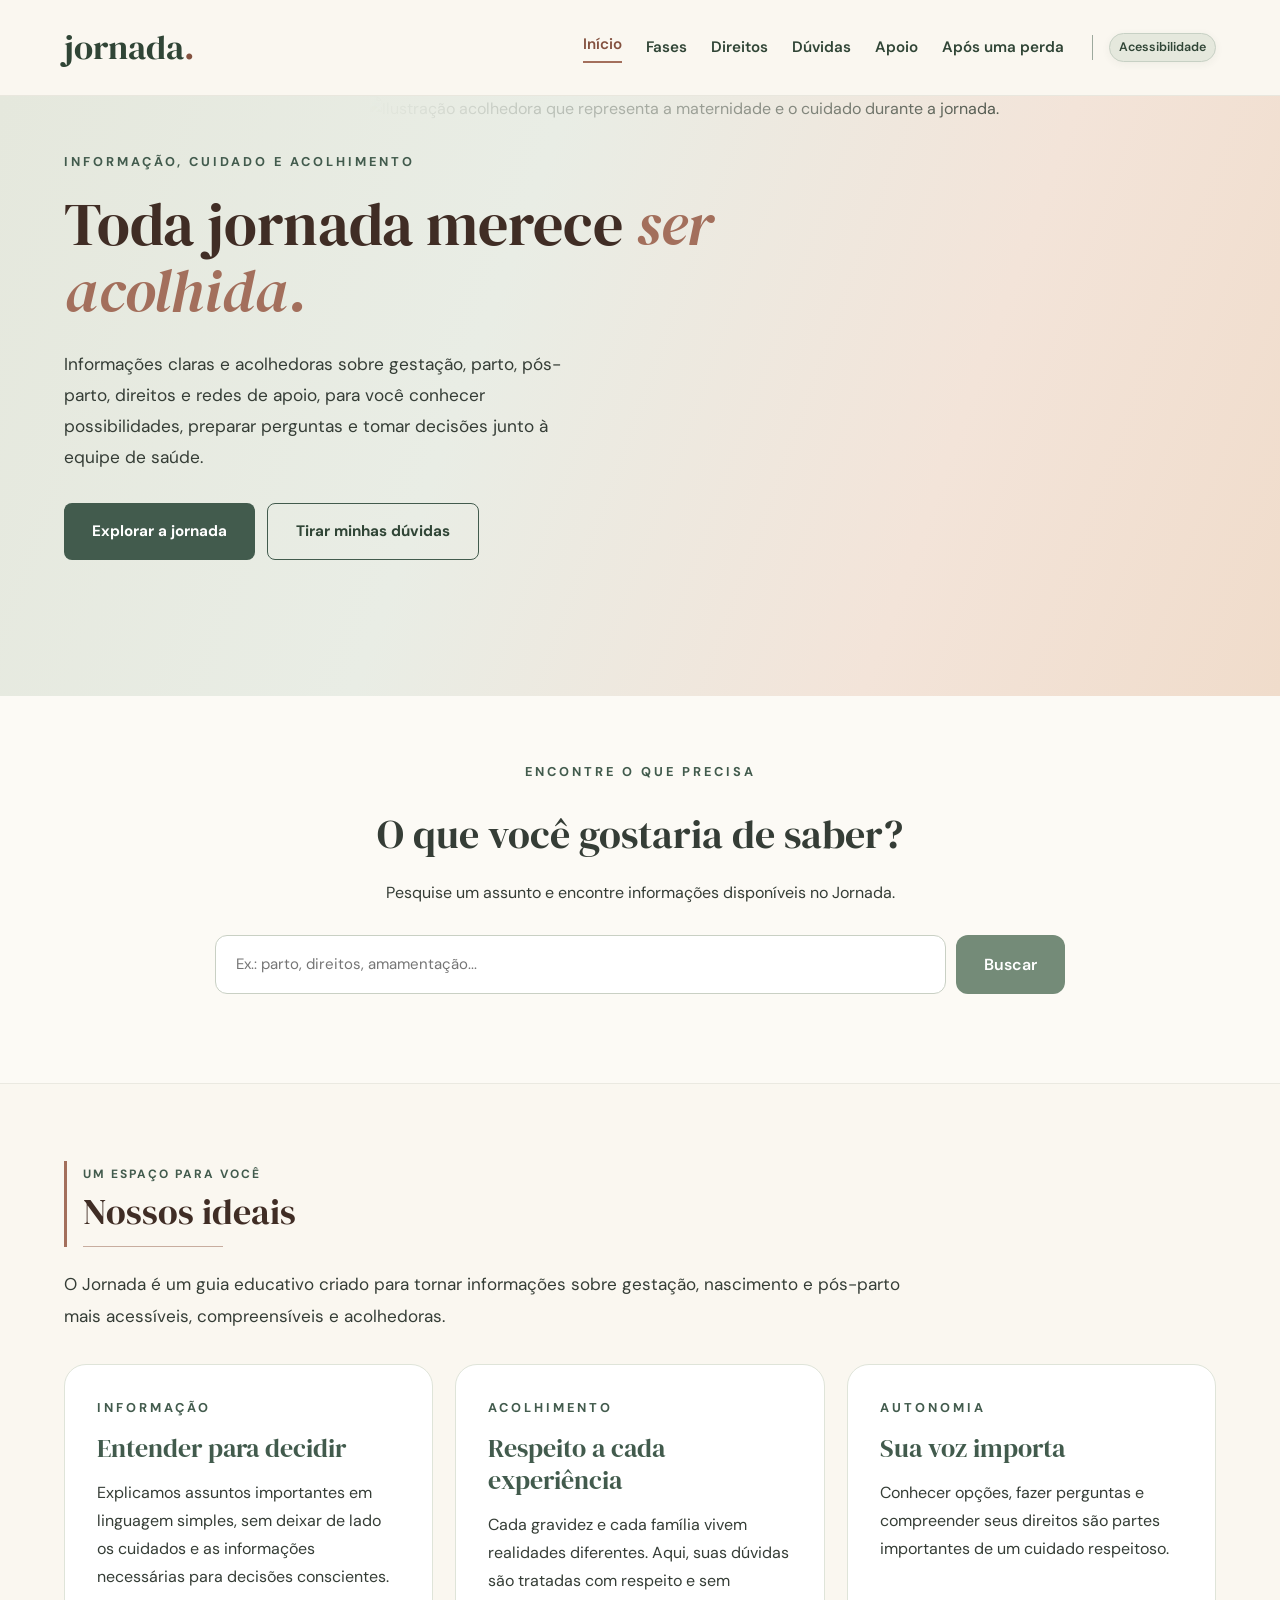
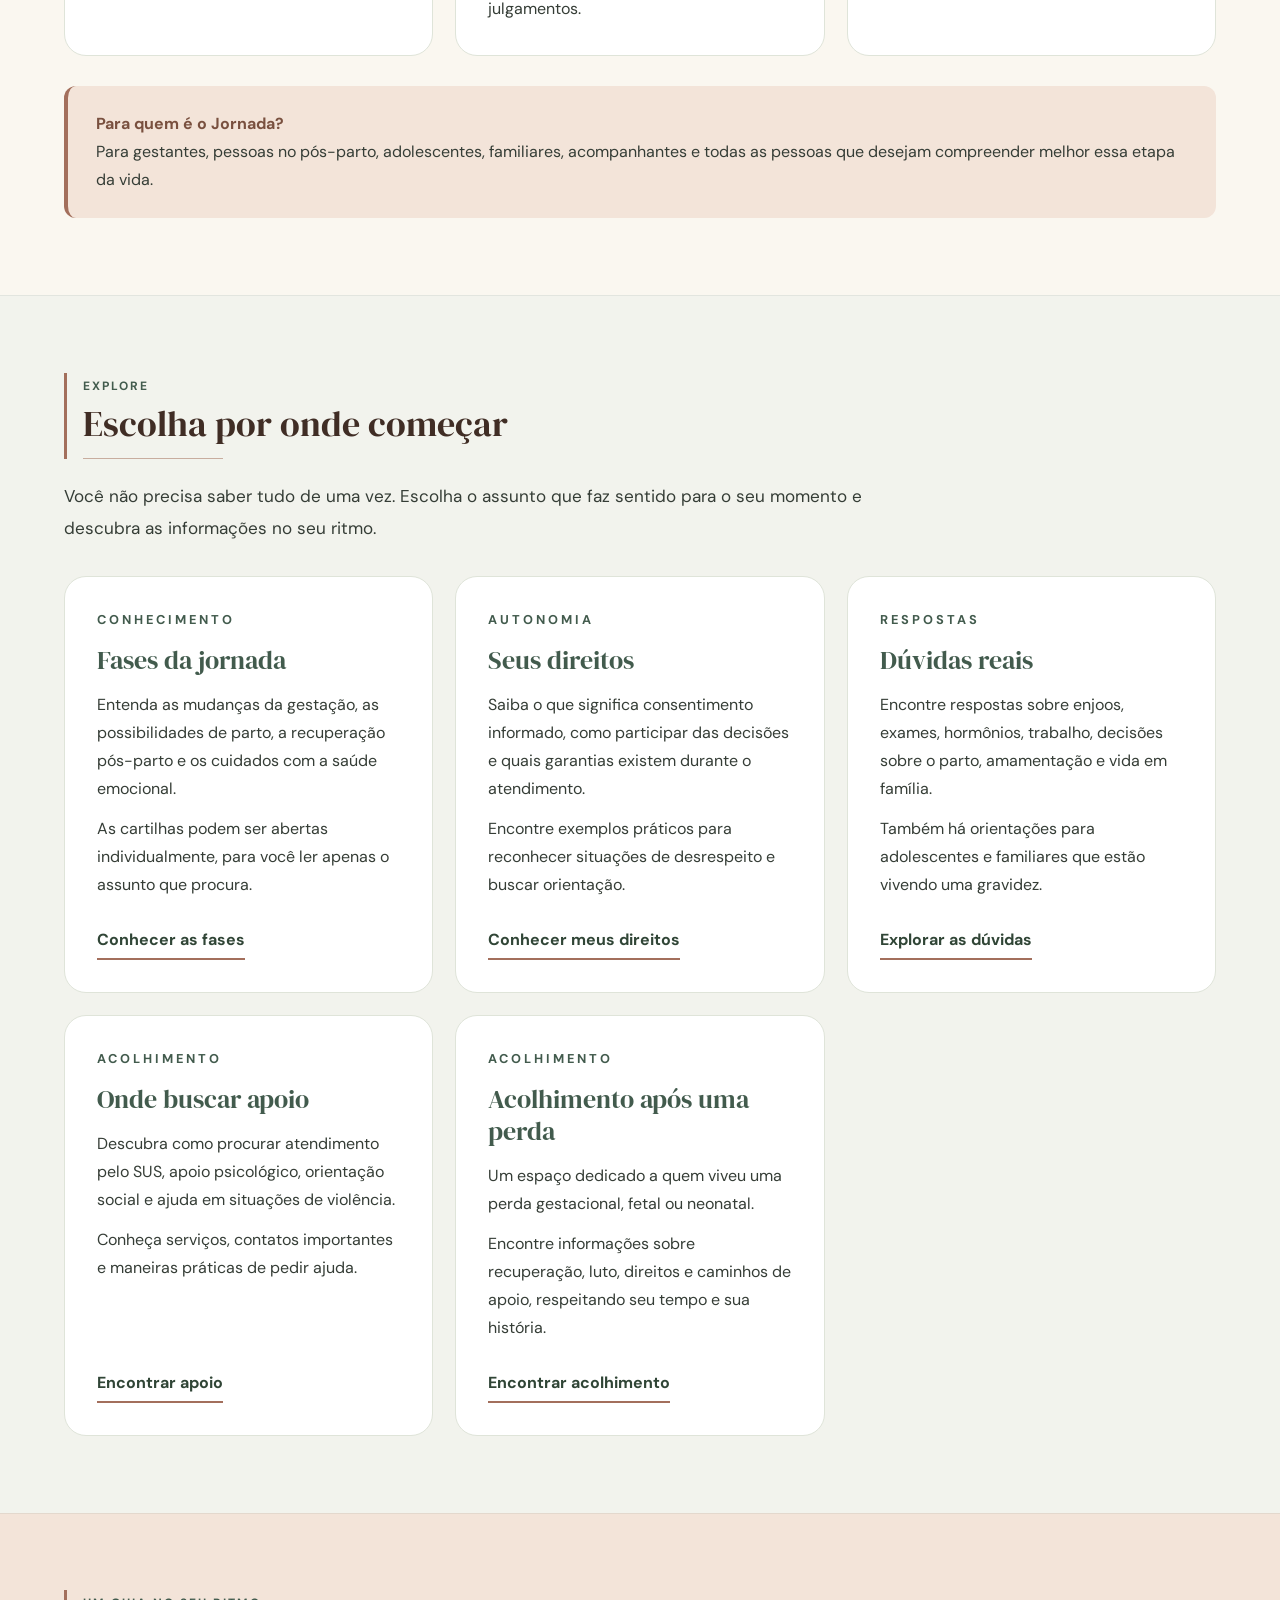
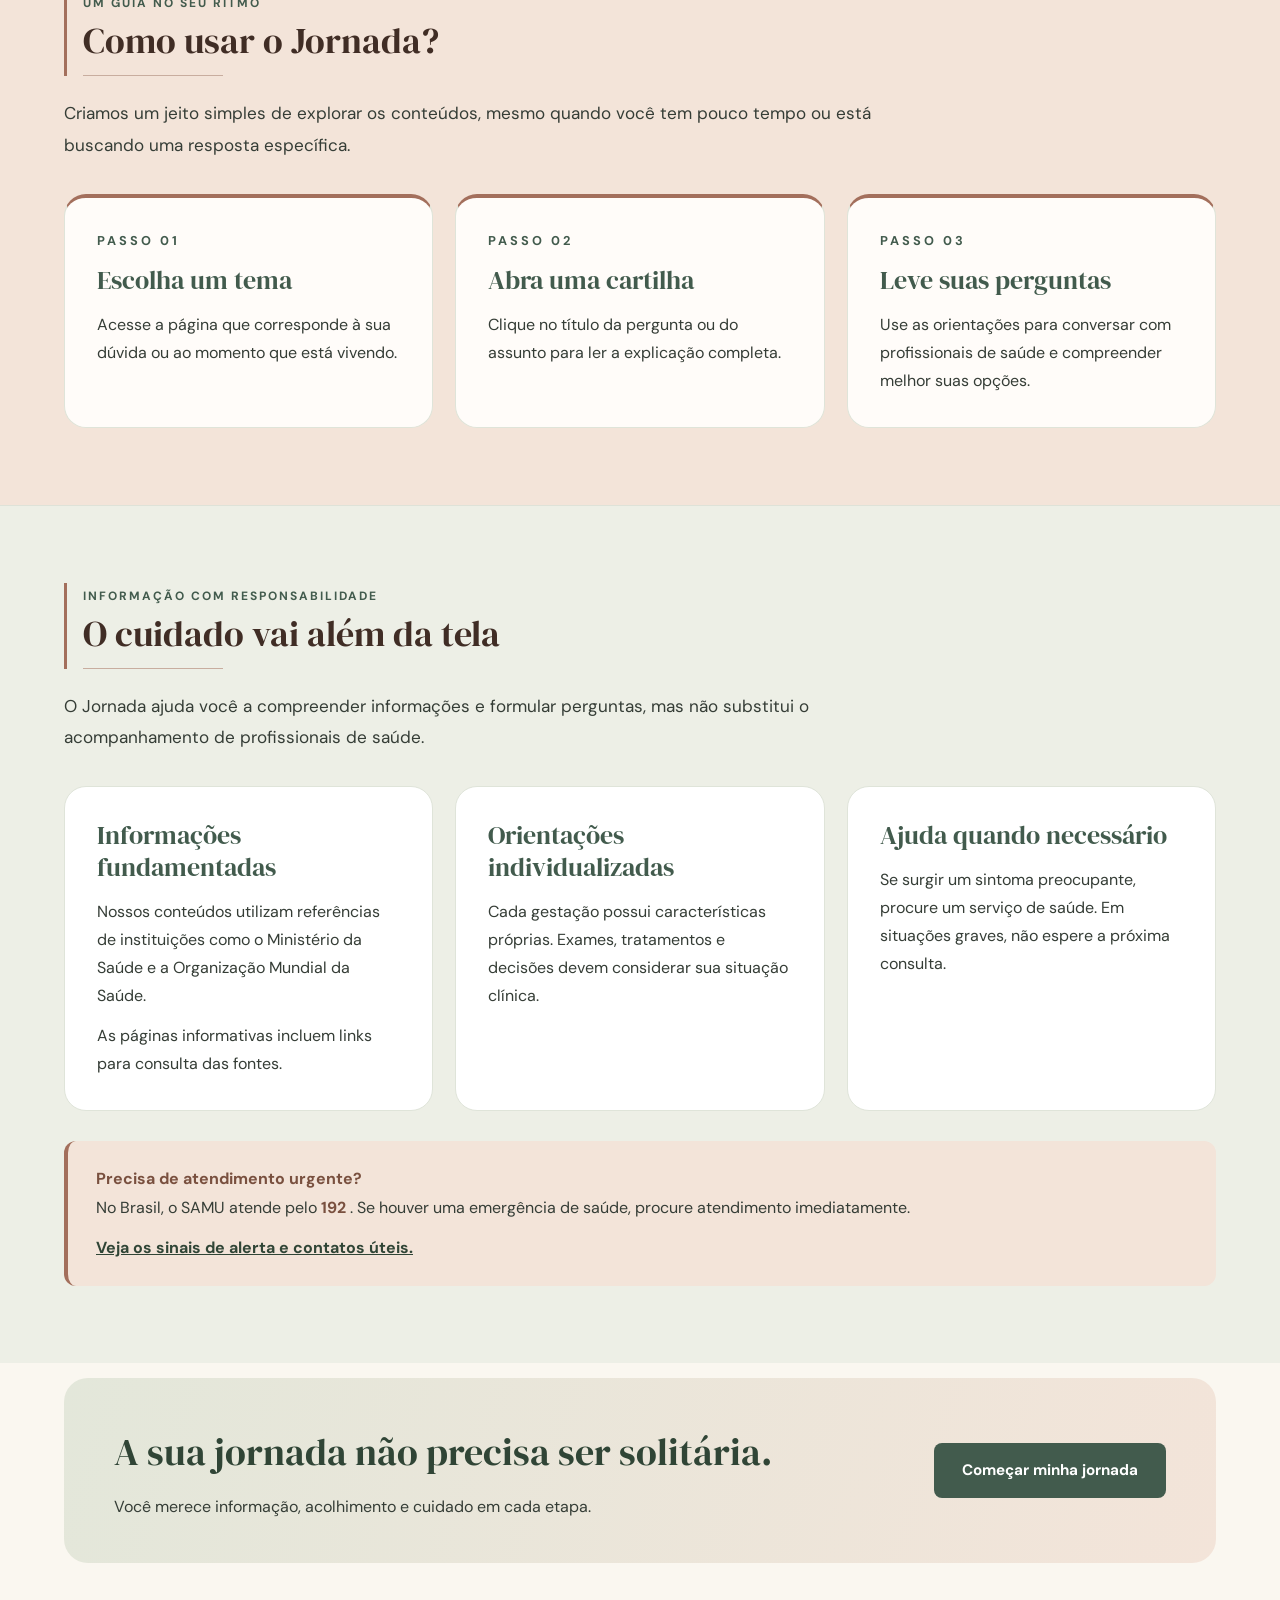
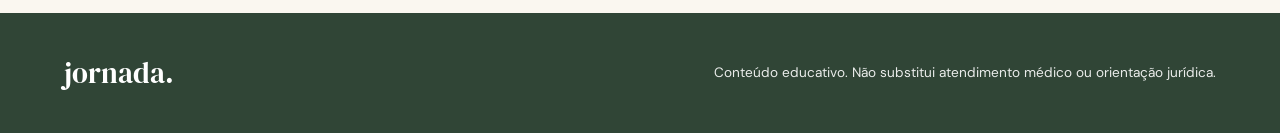
==== commit 99f918d2: "Add files via upload" ====
--- a/index.html
+++ b/index.html
@@ -20,10 +20,7 @@
   <header class="topo">
    <div class="container cabecalho">
     <a class="logo" href="index.html">
-     jornada
-     <span>
-      .
-     </span>
+     jornada<span>.</span>
     </a>
     <nav aria-label="Menu principal" class="menu">
      <a aria-current="page" href="index.html">
--- a/css/style.css
+++ b/css/style.css
@@ -94,6 +94,8 @@
 
 .logo span {
   color: var(--argila);
+  margin-left: 0;
+  letter-spacing: 0;
 }
 
 .menu {
@@ -189,27 +191,28 @@
 
 /*Página inicial:apresentação*/
 .hero {
+  position: relative;
+  isolation: isolate;
+  overflow: hidden;
   background: linear-gradient(
-    110deg,
-    #E5E8DD 0%,
-    #E8EADF 55%,
-    #F3E4D9 100%
-  );
-  overflow: hidden;
+  110deg,
+  #E5E8DD 0%,
+  #E9EDE5 38%,
+  #F3E4D9 72%,
+  #F0DCCB 100%
+);
 }
 
 .hero-conteudo {
-  display: grid;
-  grid-template-columns: 1fr 1fr;
-  align-items: center;
-  min-height: 520px;
-  gap: 0;
+  position: relative;
+  display: block;
+  min-height: 0;
 }
 
 .hero-texto {
   position: relative;
   z-index: 2;
-  padding: 65px 0;
+  padding: 55px 0 60px;
 }
 
 .hero-texto h1 {
@@ -235,33 +238,37 @@
 }
 
 .hero-imagem {
-  position: relative;
-  align-self: stretch;
-  min-height: 590px;
-  margin-right: calc((1120px - 100vw) / 2);
-}
-
-.hero-imagem img {
   position: absolute;
-  top: 0;
-  right: 0;
-  width: auto;
+  inset: 0 -20% 0 auto;
+  z-index: 0;
+  width: 100%;
+  height: 100%;
+  min-height: 0;
+  margin: 0;
+  pointer-events: none;
+}
+
+.hero .hero-imagem img {
+  position: absolute;
+  inset: 0 0 auto auto;
+  width: 100%;
   height: 100%;
   max-width: none;
   max-height: none;
   object-fit: contain;
+  object-position: center right;
+  opacity: 0.82;
   transform: none;
+  pointer-events: none;
   -webkit-mask-image: linear-gradient(
     to right,
     transparent 0%,
-    black 30%,
-    black 100%
+    black 55%
   );
   mask-image: linear-gradient(
     to right,
     transparent 0%,
-    black 30%,
-    black 100%
+    black 55%
   );
 }
 
@@ -968,7 +975,7 @@
 /*Pesquisa do Jornada*/
 .secao-busca {
   padding: 65px 0;
-  background: #F8F6F1;
+  background: #FCFAF5;
 }
 
 .busca-conteudo {
@@ -1362,16 +1369,17 @@
 
 .pagina-fases .pagina-apresentacao .ornamento-botanico { max-height: 100%; }
 
-/*Controles disponíveis em todas as páginas.*/
+/* Controles disponíveis em todas as páginas. */
 .botao-acessibilidade {
   font: 600 .9rem/1.3 'DM Sans', Arial, sans-serif;
   color: var(--verde-escuro);
-  background: var(--branco);
-  border: 2px solid var(--verde);
-  border-radius: 9px;
-  padding: 9px 12px;
+  background: var(--verde-claro);
+  border: 1px solid #C7D0C4;
+  border-radius: 24px;
+  padding: 9px 14px;
   cursor: pointer;
   flex-shrink: 0;
+  box-shadow: 0 2px 8px rgba(48, 69, 54, 0.06);
 }
 
 .botao-acessibilidade:hover { background: var(--verde-claro); }
@@ -1464,7 +1472,7 @@
   background: linear-gradient(110deg, #DCE5D8 0%, #E3E9DE 55%, #F3E4D9 100%);
 }
 
-/*Menu à direita e acessibilidade discreta logo abaixo.*/
+/*Menu à direita e acessibilidade logo abaixo.*/
 .cabecalho {
   position: relative;
   min-height: 112px;
@@ -2143,13 +2151,36 @@
 
 .pagina-duvidas .busca-painel input {
   display: block;
+  flex: 1;
+  min-width: 0;
   width: 100%;
   padding: 16px 19px;
-  border: 1px solid #bfcbbd;
+  border: 1px solid #bfccbd;
   border-radius: 12px;
   background: #fff;
   font: inherit;
   color: var(--texto);
+}
+
+.pagina-duvidas .busca-campo {
+  display: flex;
+  align-items: stretch;
+  gap: 10px;
+}
+
+.pagina-duvidas .busca-campo button {
+  padding: 12px 24px;
+  border: none;
+  border-radius: 12px;
+  background: var(--verde);
+  color: var(--branco);
+  font: inherit;
+  font-weight: 700;
+  cursor: pointer;
+}
+
+.pagina-duvidas .busca-campo button:hover {
+  background: var(--verde-escuro);
 }
 
 .pagina-duvidas .busca-painel input:focus-visible {
@@ -2349,15 +2380,22 @@
     margin: 0 auto;
   }
   .pagina-duvidas .pagina-apresentacao .ilustracao-duvidas {
-    position: relative;
-    top: auto;
-    right: auto;
-    display: block;
-    width: min(78%, 340px);
-    max-height: 260px;
-    margin: 0 auto 16px;
-    transform: none;
-  }
+  position: absolute;
+  top: 50%;
+  right: -4%;
+  bottom: auto;
+  left: auto;
+  width: 95%;
+  height: 100%;
+  max-width: none;
+  max-height: none;
+  object-fit: contain;
+  object-position: center right;
+  opacity: 0.20;
+  transform: translateY(-50%);
+  pointer-events: none;
+  z-index: 0;
+}
   .pagina-duvidas .faixa-conteudo {
     flex-direction: column;
     align-items: flex-start;
@@ -2745,9 +2783,6 @@
   mask-image:linear-gradient(to right,transparent 0%,black 28%);
 }
 
-.pagina-apoio .pagina-apresentacao > .container {
-}
-
 .pagina-apoio .pagina-apresentacao .navegacao-fases {
   pointer-events:auto;
 }
@@ -3229,7 +3264,7 @@
 }
 
 
-/* REFINAMENTO JORNADA — paleta original preservada
+/* REFINAMENTO — paleta original preservada
    Verde #425B4D, creme #FAF7F0 e argila #A36F5C.
   */
 
@@ -3257,7 +3292,6 @@
 }
 
 
-.secao-busca { background-color: var(--verde-claro); }
 #sobre { background-color: var(--creme); }
 #explorar { background-color: var(--jornada-verde-nevoa); }
 #como-usar { background-color: var(--argila-clara); }
@@ -3278,16 +3312,25 @@
   color: #865544;
 }
 
-/*Pequeno destaque editorial no início de cada etapa.*/
+/*Pequeno destaque no início de cada etapa.*/
 :is(.pagina-fases, .pagina-direitos, .pagina-duvidas,
-    .pagina-apoio, .pagina-perda) .titulo-secao {
+    .pagina-apoio, .pagina-perda) .titulo-secao,
+#sobre .titulo-secao,
+#explorar .titulo-secao,
+#como-usar .titulo-secao,
+#cuidados .titulo-secao {
   position: relative;
   border-left: 3px solid var(--argila);
   padding: 3px 0 14px 16px;
   margin-bottom: 22px;
 }
+
 :is(.pagina-fases, .pagina-direitos, .pagina-duvidas,
-    .pagina-apoio, .pagina-perda) .titulo-secao::after {
+    .pagina-apoio, .pagina-perda) .titulo-secao::after,
+#sobre .titulo-secao::after,
+#explorar .titulo-secao::after,
+#como-usar .titulo-secao::after,
+#cuidados .titulo-secao::after {
   content: "";
   position: absolute;
   bottom: 0;
@@ -3295,11 +3338,6 @@
   width: min(140px, 40%);
   height: 1px;
   background: #C8AD9F;
-}
-:is(.pagina-fases, .pagina-direitos, .pagina-duvidas,
-    .pagina-apoio, .pagina-perda) .numero-secao {
-  background: var(--argila-clara);
-  color: var(--verde-escuro);
 }
 
 /* Remover recuo externo das grades de cartilhas, sem mexer no
@@ -3333,3 +3371,249 @@
     padding-left: 12px;
   }
 }
+
+
+/*Ajustes exclusivos para mobile*/
+@media (max-width: 700px), (max-width: 950px) and (orientation: landscape) {
+
+  /* Cabeçalho */
+  .cabecalho {
+    display: flex;
+    flex-direction: column;
+    align-items: center;
+    justify-content: center;
+    gap: 8px;
+    min-height: 0;
+    padding: 12px 0;
+  }
+
+   .cabecalho .logo {
+   display: block;
+   width: 100%;
+   margin: 0;
+   font-size: 2.5rem;
+   line-height: 1.1;
+   text-align: center;
+  }
+
+/*Menu inteiro visível, sem rolagem*/
+.cabecalho .menu {
+  display: grid;
+  grid-template-columns: repeat(3, minmax(0, 1fr));
+  align-items: center;
+  justify-items: center;
+  gap: 6px 4px;
+  width: 100%;
+  max-width: 100%;
+  margin: 0;
+  padding: 4px 0;
+  overflow: visible;
+}
+
+.cabecalho .menu a:nth-child(n+4) {
+  position: relative;
+  left: -4px;
+}
+
+.cabecalho .menu::after {
+  display: none;
+}
+
+.cabecalho .botao-acessibilidade {
+  position: static;
+  margin: 0;
+  padding: 7px 14px;
+  font-size: 0.76rem;
+  font-weight: 600;
+  color: var(--verde-escuro);
+  background: var(--verde-claro);
+  border: 1px solid #C7D0C4;
+  border-radius: 24px;
+  box-shadow: 0 2px 8px rgba(48, 69, 54, 0.06);
+  margin-top: -6px;
+}
+
+  /*Imagem da página inicial*/
+.hero {
+  position: relative;
+  isolation: isolate;
+  overflow: hidden;
+  background: linear-gradient(
+    110deg,
+    #DCE5D8 0%,
+    #E3E9DE 55%,
+    #F3E4D9 100%
+  );
+}
+
+  .hero-conteudo {
+    position: relative;
+    display: block;
+    min-height: 0;
+  }
+
+  .hero-texto {
+    position: relative;
+    z-index: 2;
+    padding: 55px 0 60px;
+  }
+
+ .hero-imagem {
+   position: absolute;
+   top: 0;
+   bottom: 0;
+   left: 50%;
+   width: 100vw;
+   height: 100%;
+   z-index: 0;
+   min-height: 0;
+   margin: 0;
+   transform: translateX(-50%);
+   pointer-events: none;
+  }
+
+  .hero .hero-imagem img {
+    position: absolute;
+    inset: 0;
+    display: block;
+    width: 100%;
+    height: 100%;
+    max-width: none;
+    max-height: none;
+    object-fit: cover;
+    object-position: 75% center;
+    opacity: 0.20;
+    transform: none;
+    pointer-events: none;
+  -webkit-mask-image: linear-gradient(
+    to right,
+    transparent 0%,
+        black 65%
+  );
+  mask-image: linear-gradient(
+    to right,
+    transparent 0%,
+    black 65%
+  );
+  }
+
+  /*Botões da página inicial lado a lado*/
+  .hero-botoes {
+    display: grid;
+    grid-template-columns: repeat(2, minmax(0, 1fr));
+    gap: 8px;
+    width: 100%;
+  }
+
+  .hero-botoes .botao {
+    width: 100%;
+    min-width: 0;
+    padding: 12px 7px;
+    font-size: 0.76rem;
+    line-height: 1.35;
+    text-align: center;
+    white-space: normal;
+  }
+
+  /*Apresentação das páginas internas*/
+  .pagina-fases .pagina-apresentacao,
+  .pagina-direitos .pagina-apresentacao,
+  .pagina-duvidas .pagina-apresentacao,
+  .pagina-apoio .pagina-apresentacao,
+  .pagina-perda .pagina-apresentacao {
+    position: relative;
+    display: block;
+    height: auto;
+    min-height: 0;
+    padding: 55px 0;
+    overflow: hidden;
+    isolation: isolate;
+  }
+
+  .pagina-apresentacao > .container {
+    position: relative;
+    z-index: 2;
+    width: 90%;
+    padding-right: 0;
+    margin: 0 auto;
+  }
+
+  /*Ilustrações mais visíveis e centralizadas*/
+  .pagina-fases .ornamento-botanico,
+  .pagina-duvidas .ilustracao-duvidas,
+  .pagina-perda .ornamento-perda {
+    position: absolute;
+    top: 50%;
+    right: -4%;
+    bottom: auto;
+    left: auto;
+    display: block;
+    width: 95%;
+    height: 100%;
+    max-width: none;
+    max-height: none;
+    margin: 0;
+    object-fit: contain;
+    object-position: center right;
+    opacity: 0.24;
+    transform: translateY(-50%);
+    pointer-events: none;
+    z-index: 0;
+    -webkit-mask-image: linear-gradient(
+      to right,
+      transparent 0%,
+      black 55%
+    );
+    mask-image: linear-gradient(
+      to right,
+      transparent 0%,
+      black 55%
+    );
+  }
+
+  
+/* Ajuste ilustrações de Direitos e Apoio mobile */
+.pagina-direitos .pagina-apresentacao .ornamento-direitos,
+.pagina-apoio .pagina-apresentacao .ornamento-apoio {
+  position: absolute;
+  top: 50%;
+  right: 50%;
+  bottom: auto;
+  left: auto;
+  display: block;
+  width: 95%;
+  height: 100%;
+  max-width: none;
+  max-height: none;
+  margin: 0;
+  object-fit: contain;
+  object-position: center;
+  opacity: 0.24;
+  transform: translate(50%, -50%);
+  pointer-events: none;
+  z-index: 0;
+  -webkit-mask-image: none;
+  mask-image: none;
+}
+
+  .pagina-apresentacao h1,
+  .pagina-apresentacao p,
+  .navegacao-fases {
+    position: relative;
+    z-index: 2;
+  }
+
+  .pagina-apresentacao h1,
+  .pagina-apresentacao p:not(.etiqueta) {
+    max-width: 100%;
+  }
+
+  .navegacao-fases {
+    gap: 10px;
+  }
+
+  .navegacao-fases a {
+    padding: 10px 15px;
+    font-size: 0.85rem;
+  }
+}
